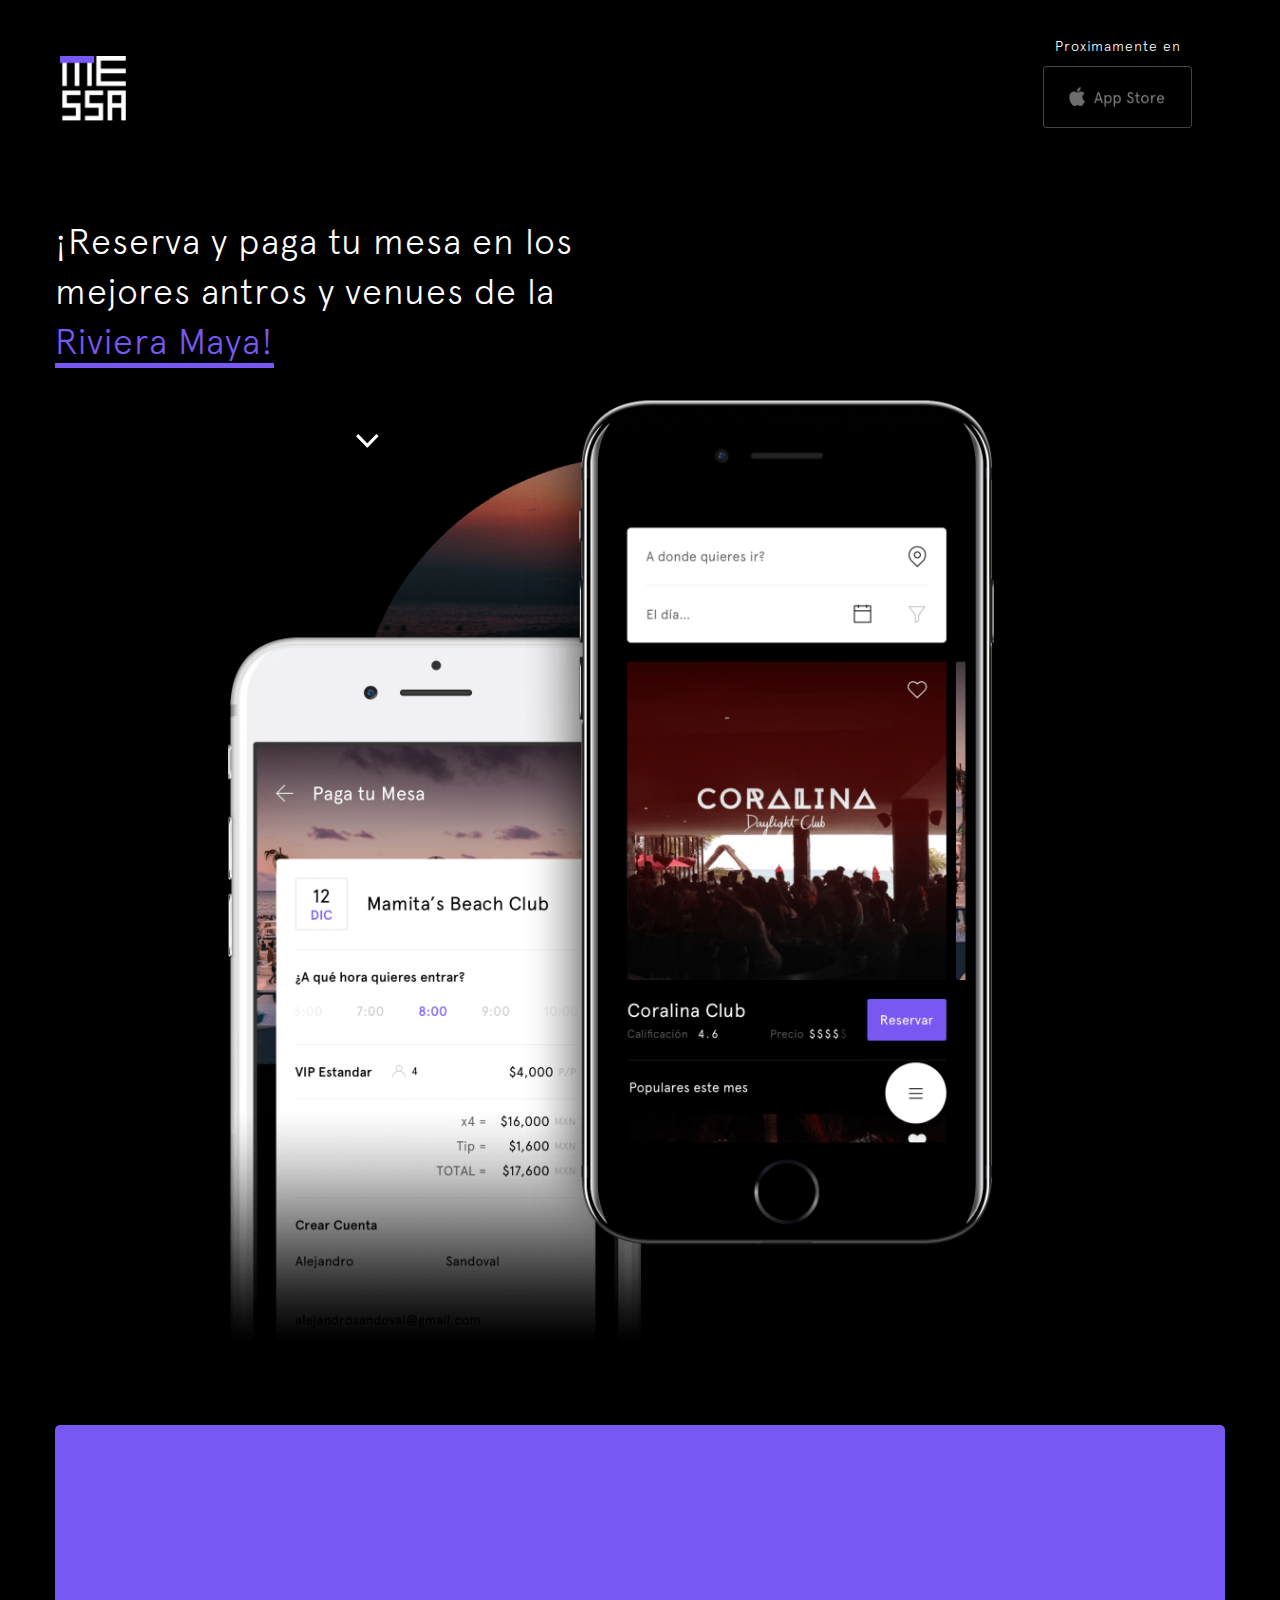
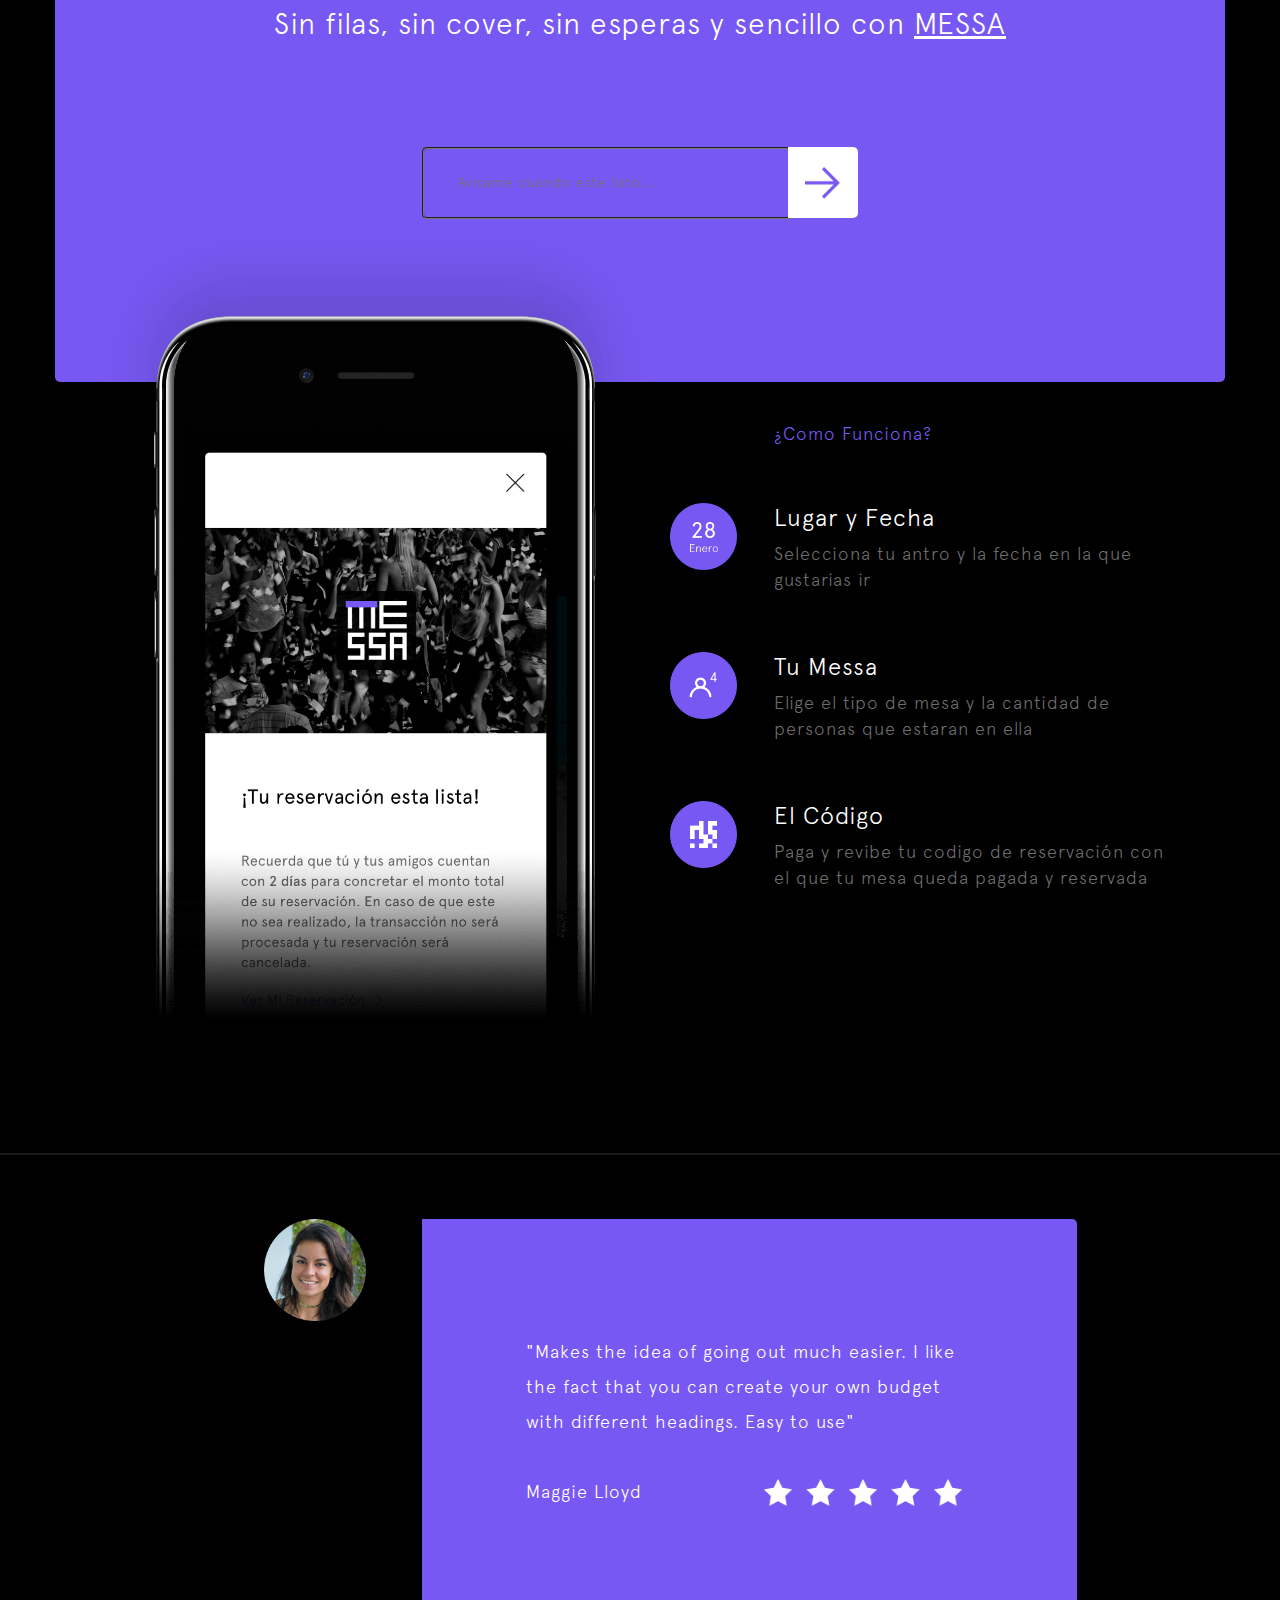
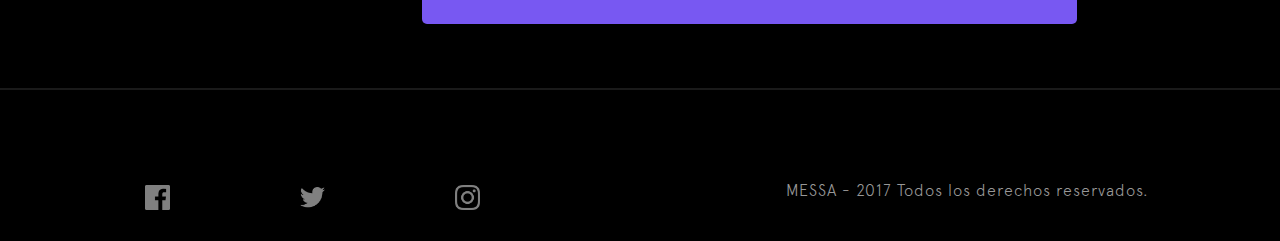
==== public/index.html @ dbfb2bf0 "Check for font path" ====
<!DOCTYPE html>
  <html lang="en">
  <head>
  <meta charset="utf-8">
  <meta http-equiv="X-UA-Compatible" content="IE=edge">
  <meta name="viewport" content="width=device-width, initial-scale=1">
  <title>Messa</title>
  <meta name="description" content="Reservay paga tu mesa en los mejores antros y venues.">
  <link rel="stylesheet" href="css/bootstrap.css">
  <link rel="stylesheet" href="css/normalize.css">
  <link rel="stylesheet" href="css/main.css">
  <link rel="stylesheet" href="css/animate.min.css">
  <script src="js/jquery.min.js"></script>
  <script type="text/javascript" src="js/bootstrap.min.js"></script>
  <script src="js/messa.js"></script>
   <!-- GA --> 
  <script>
    // (function(i,s,o,g,r,a,m){i['GoogleAnalyticsObject']=r;i[r]=i[r]||function(){
    // (i[r].q=i[r].q||[]).push(arguments)},i[r].l=1*new Date();a=s.createElement(o),
    // m=s.getElementsByTagName(o)[0];a.async=1;a.src=g;m.parentNode.insertBefore(a,m)
    // })(window,document,'script','https://www.google-analytics.com/analytics.js','ga');

    // ga('create', 'UA-89984190-1', 'auto');
    // ga('send', 'pageview');
  </script>
  </head>
  <body>
    <div class="container">
      <div class="row navbar">
        <div class="col-md-6 col-sm-6 col-xs-3 img-responsive">
          <img class="nav-logo" src="images/messa.png" alt="Messa Logo">
        </div>
        <div class="col-md-6 text-right comming-soon">
          <p>Proximamente en</p>
          <img class="appstore" src="images/appstore.png" alt="apple_store">
        </div>  
      </div>
      <div class="row description">
        <h1 class="text-left">¡Reserva y paga tu mesa en los<br>
        mejores antros y venues de la<br>
        <span>Riviera Maya!</span></h1>
      </div>
      <div class="row splash-images">
        <div class="col-md-12">
          <a href="#mailing">
            <div class="arrow animated bounce"></div>
          </a>
          <img class="img-responsive background-circle" src="images/circle-bg.png" alt="background">
          <img class="img-responsive iphone-white animated fadeInUp" id="iPhoneWhite" src="images/phone-2.png" alt="background">
          <img class="img-responsive iphone-black  animated fadeInUp" id="iPhoneBlack" src="images/phone-1.png" alt="background">
        </div>
      </div>

      <!-- Mailchimp -->
      <div class="row mailing-list" id="mailChimp">  
        <div class="preorder text-center" id="mailing">
          <form action="//messa.us13.list-manage.com/subscribe/post?u=e7555ff2e536d61d16f7cb38a&amp;id=0000535fd1" method="post" id="mc-embedded-subscribe-form" name="mc-embedded-subscribe-form" class="validate" target="_blank" novalidate>
            <div id="mc_embed_signup_scroll">
              <div>
                <label for="usr-EMAIL">
                <h2 class="subscribe-title">Sin filas, sin cover, sin esperas
                y sencillo con <span>MESSA</span></h2>
                </label>
              </div>
              <div class="row user-input">
                <div class="col-md-9 col-sm-8 col-xs-10 user-subscription">
                  <input class="mail-input" type="email" value="" name="EMAIL" class="email" id="usr-EMAIL" placeholder="Avisame cuando este listo..." required>
                  <!-- real people should not fill this in and expect good things - do not remove this or risk form bot signups-->
                </div>
                <div class="col-md-3 col-sm-4 col-xs-2 arrow-btn">
                  <input class="myButton"></div>
                </div>
              </div>
            </div>
          </form>
        </div>
      </div>
    <!-- /Mailchimp -->
    <!-- How It Works -->
      <div class="row text-left how-it-works">
        <div class="col-md-6">
          <img class="img-responsive iphone-black-2" src="images/phone-3.png" alt="iphone-2">
        </div>

        <div class="col-md-6">
          <div class="row">
            <div class="col-md-2"></div>
            <div class="col-md-10">
              <h4 class="explanation">¿Como Funciona?</h4>
            </div>
          </div>
          <div class="row">
            <div class="col-md-2">
              <img class="img-responsive date-image" src="images/date.png" alt="date">
            </div>
            <div class="col-md-10">
              <h3>Lugar y Fecha</h3>
              <p>Selecciona tu antro y la fecha en la que gustarias ir</p>
            </div>
          </div>
          <div class="row">
            <div class="col-md-2">
              <img class="img-responsive ppl-image" src="images/people.png" alt="ppl">
            </div>
            <div class="col-md-10">
              <h3>Tu Messa</h3>
              <p>Elige el tipo de mesa y la cantidad de personas que estaran en ella</p>
            </div>
          </div>
          <div class="row">
            <div class="col-md-2">
              <img class="img-responsive code-image" src="images/code.png" alt="code">
            </div>
            <div class="col-md-10">
              <h3>El Código</h3>
              <p>Paga y revibe tu codigo de reservación con el que tu mesa queda pagada y reservada</p>
            </div>
          </div>
        </div>
      </div>

      <div class="row dividers">
        <div class="col-md-12">
          <hr>
        </div>
      </div>

    <!-- Testimonials -->
      <div class="row testimonials">
        <div class="col-md-4">
          <img class="img-responsive maggie" src="images/user1.png" alt="user">
        </div>
        <div class="col-md-8 testimonial-text text-left">
          <h4>"Makes the idea of going out much easier. I
          like the fact that you can create your own
          budget with different headings. Easy to
          use"<br>
          <br>
          <span>Maggie Lloyd</span></h4>
          <img class="img-responsive stars" src="images/rating.png" alt="stars">
        </div>
      </div>

      <div class="row dividers">
        <div class="col-md-12">
          <hr>
        </div>
      </div>

    <!-- Footer -->
      <div class="colophon">
        <div class="row">
          <div class="col-sm-6 col-xs-6 text-center social-links">
            <a href="https://www.facebook.com/" target="_blank"><img src="images/fb.png" alt=""></a>
            <a href="http://twitter.com/" target="_blank"><img src="images/tw.png" alt=""></a>
            <a href="http://instagram.com/" target="_blank"><img src="images/im.png" alt=""></a>
          </div>
          <div class="col-sm-6 col-xs-6 text-center copyright">MESSA - 2017 Todos los derechos reservados.</div>
        </div>
      </div>  
              
          
    </div>
  </body>
</html>
---- public/css/main.css ----
@font-face {
  font-family: 'Apercu';
  src: 
    local('Apercu'),
    url('fonts/apercu_regular_pro.otf') 
    format('opentype');
}

@font-face {
  font-family: 'Apercu-Light';
  src: 
    local('Apercu-Light'),
    url('fonts/Apercu-Light.otf') 
    format('opentype');
}

@media all and (max-width: 1023px){
  .how-it-works{display:none;}
  .testimonials{display:none;}
  .dividers{display:none;}
}

*{
  font-family: 'Apercu-Light';
  letter-spacing: 1px;
}

body {
  background: black;
  color: #FFF;
}

h1, h2 {
  line-height: 50px;
}

@media (max-width: 1024px) {
  h1 {
    font-size: 36px;
  }
}

@media (max-width: 640px) {
  h1 {
    font-size: 30px;
  }
}

@media (max-width: 320px) {
  h1 {
    font-size: 18px;
    line-height: 25px;
  }
}

h1 span {
  color: #7858F2;
  border-bottom: 5px solid #7858F2;
}

h2 span {
  text-decoration: underline;
}

hr {
    border: none;
    background-color: #1A1A1A; /* Modern Browsers */
    color: #1A1A1A; /* old IE */
    height: 2px;
    margin: 5% 0;
}


input:focus {
    outline-width: 0;
}

.arrow {
  background-image: url("../images/down-arrow-min.png");
  background-size: 80%;
  background-repeat: no-repeat;
  bottom: 0;
  height: 22px;
  left: 50%;
  margin-left:-25%;
  position: relative;
  width: 30px;
  z-index: 3;
}

@media (max-width: 320px) {
  .arrow {
    margin-left: -20%;
  }
}

.arrow-btn {
  margin-left: -18%;  
}

@media (max-width: 1080px) {
  .arrow-btn {
    margin-left: -13%;
  }
}

@media (max-width: 1024px) {
  .arrow-btn {
    margin-left: -20%;
  }
}

@media (max-width: 768px) {
  .arrow-btn {
    margin-left: -12%;
  }
}

@media (max-width: 640px) {
  .arrow-btn {
    /*height: 50px;*/
    margin-left: -20%;
    /*width: 50px;*/
  }
}

.bounce {
  -webkit-animation-name: bounce;
  -moz-animation-name: bounce;
  -o-animation-name: bounce;
  animation-name: bounce;
}
.animated{-webkit-animation-fill-mode:both;
-moz-animation-fill-mode:both;
-ms-animation-fill-mode:both;
-o-animation-fill-mode:both;

            animation-iteration-count: infinite;
       -moz-animation-iteration-count: infinite;
    -webkit-animation-iteration-count: infinite;

animation-fill-mode:both;
-webkit-animation-duration:2s;
-moz-animation-duration:2s;
-ms-animation-duration:2s;
-o-animation-duration:2s;
animation-duration:2s;
}


@-webkit-keyframes bounce {
  0%, 20%, 50%, 80%, 100% {-webkit-transform: translateY(0);} 40% {-webkit-transform: translateY(-30px);}
  60% {-webkit-transform: translateY(-15px);}
}

@-moz-keyframes bounce {
  0%, 20%, 50%, 80%, 100% {-moz-transform: translateY(0);}
  40% {-moz-transform: translateY(-30px);}
  60% {-moz-transform: translateY(-15px);}
}

@-o-keyframes bounce {
  0%, 20%, 50%, 80%, 100% {-o-transform: translateY(0);}
  40% {-o-transform: translateY(-30px);}
  60% {-o-transform: translateY(-15px);}
}
@keyframes bounce {
  0%, 20%, 50%, 80%, 100% {transform: translateY(0);}
  40% {transform: translateY(-30px);}
  60% {transform: translateY(-15px);}
}

.appstore {
  margin-right: 3%;
  width: 27%;
}

@media (max-width: 1080px) {
  .appstore {
    margin-right: 3%;
    width: 30%;
  }
}

@media (max-width: 1024px) {
  .appstore {
    margin-right: 3%;
    width: 30%;
  }
}

@media (max-width: 768px) {
  .appstore {
    margin-right: 3%;
    width: 21%;
  } 
}

@media (max-width: 640px) {
  .appstore {
    margin-right: 4%;
    width: 20%;
  } 
}

@media (max-width: 320px) {
  .appstore {
    margin-right: 9%;
    width: 20%;
  } 
}

.background-circle {
  display: inline-block;
  height: auto;
  left: 25%;
  max-width: 50%;
  position:relative;
}

.code-image {
  margin-top:25%;
  width: 90%;
}

.date-image {
  margin-top:25%;
  width: 90%;
}

@media (max-width: 1024px) {
  .description {
    padding: inherit;
  }
}

.comming-soon{
  margin-top: 3%;
}

.comming-soon p{
  margin-right: 5%;
}

@media (max-width: 1024px) {
  .comming-soon p{
  font-size: 14px;
  }
}

@media (max-width: 768px) {
  .comming-soon p{
  font-size: 14px;
  }
}

@media (max-width: 640px) {
  .comming-soon p{
    font-size: 12px;
  } 
}

@media (max-width: 320px) {
  .comming-soon p{
    font-size: 8px;
  } 
}

.explanation{
  color: #7858F2;
}
  
.how-it-works p {
  font-size: 18px;
  color: #6D6D6D;
  padding: 0 20% 0 0;
}

.how-it-works .row {
  margin: 5% 0;
}

@media (max-width: 1024px) {
  .how-it-works .row {
   margin: 10% 0;
  }
}

@media (max-width: 768px) {
  .how-it-works .row {
   margin: 10% 0;
  }
}

@media (max-width: 640px) {
  .how-it-works .row {
    margin: 10% 0;
  }
}

#iPhoneBlack{
  -webkit-animation-duration:2s;
  -moz-animation-duration:2s;
  -ms-animation-duration:2s;
  -o-animation-duration:2s;
  animation-duration:2s;  
  -webkit-animation-delay:0s;
  -moz-animation-delay:0s;
  -ms-animation-delay:0s;
  -o-animation-delay:0s;
  animation-delay:0s;
  -webkit-animation-iteration-count: 1;
  -moz-animation-iteration-count: 1;
  -ms-animation-iteration-count: 1;
  -o-animation-iteration-count: 1;
  animation-iteration-count: 1;
}

#iPhoneWhite{
  -webkit-animation-duration:2s;
  -moz-animation-duration:2s;
  -ms-animation-duration:2s;
  -o-animation-duration:2s;
  animation-duration:2s;  
  -webkit-animation-delay:1s;
  -moz-animation-delay:1s;
  -ms-animation-delay:1s;
  -o-animation-delay:1s;
  animation-delay:1s;
  -webkit-animation-iteration-count: 1;
  -moz-animation-iteration-count: 1;
  -ms-animation-iteration-count: 1;
  -o-animation-iteration-count: 1;
  animation-iteration-count: 1;
}

.iphone-white {
  position:absolute;
  top: 20%;
  left: 10%;
  width: 45%;
}

.iphone-black {
  position:absolute;
  top: -20%;
  left: 40%;
  width: 45%;
}

.iphone-black-2 {
  margin: -23% 0 0 28%;
  width: 80%;
}

@media (max-width: 1440px) {
  .iphone-black-2 {
    margin: -25% 0 0 15%;
    width: 90%;
  }
}

@media (max-width: 1024px) {
  .iphone-black-2 {
    margin: -25% 0 0 5%;
    width: 100%;
  }
}

.mail-input {
  border-radius: 0.5rem 0 0 0.5rem;
  background-color: transparent;
  border-style: groove;
  height: 69px;
  padding: 5%;
  width: 55%;
}

@media (max-width: 1080px) {
  .mail-input {
    width: 70%;
  }
}

@media (max-width: 1024px) {
  .mail-input {
    width: 51%;
  }
}

@media (max-width: 768px) {
  .mail-input {
    width: 70%;
  }
}

@media (max-width: 750px) {
  .mail-input {
    width: 58%;
  }
}

@media (max-width: 640px) {
  .mail-input {
    height: 50px;
    width: 55%;
  }
}

.mailing-list {
  padding-top: 35%;
  position: relative;
}

.nav-logo {
  margin: 10% -2%;
  width: 12%;
}

@media (max-width: 1080px) {
  .nav-logo {
    margin: 10% -1%;
    width: 15%;
  }
}

@media (max-width: 1024px) {
  .nav-logo {
    margin: 10% -1%;
    width: 18%;
  }
}

@media (max-width: 768px) {
  .nav-logo {
    margin: 10% -1%;
    width: 20%;
  }
}

@media (max-width: 750px) {
  .nav-logo {
    margin: 20% 0% 0% 0%;
    width: 40%;
  }
}

@media (max-width: 640px) {
  .nav-logo {
    margin: 20% -2%;
    width: 50%;
  }
}

@media (max-width: 320px) {
  .nav-logo {
    margin: 20% 0 0 0;
    width: 70%;
  }
}

@media (max-width: 320px) {
  .navbar {
    margin-bottom: 0;
  }
}


.ppl-image {
  margin-top:25%;
  width: 90%;
}

.preorder {
  background-color: #7858F2;
  border-radius: 0.5rem;
  padding: 10%;
}

@media (max-width: 1024px) {
  .preorder {
    padding: 5%;
  }
}

@media (max-width: 768px) {
  .preorder {
    padding: 5%;
  }
}

@media (max-width: 640px) {
  .preorder {
    padding: 2%;
  }
}

@media (max-width: 320px) {
  .preorder {
    padding: 2%;
    margin: 0 -13px 0 2px;
  }
}

.preorder .myButton {
  background: url("../images/right-arrow.png") no-repeat white center;
  background-size: 50%;
  border-radius: 0 0.5rem 0.5rem 0;
  border:none;
  cursor:pointer;
  height:71px;
  width:70px;
}

@media (max-width: 1024px) {
  .preorder .myButton {
    height:69px;
  }
}

@media (max-width: 320px) {
  .preorder .myButton {
    height:50px;
    width: 50px;
  }
}

.splash-images {
  margin-top: 5%;
}

.subscribe-title {
  padding: 5% 0;
  letter-spacing: 1px;
}

@media (max-width: 1024px) {
  .subscribe-title {
    font-size: 24px;
  }
}

@media (max-width: 768px) {
  .subscribe-title {
    font-size: 24px;
  }
}

@media (max-width: 640px) {
  .subscribe-title {
    font-size: 20px;
  }
}

@media (max-width: 320px) {
  .subscribe-title {
    font-size: 16px;
  }
}

.testimonial-text {
  background-color: #7858F2;
  border-radius: 0 .5rem .5rem .5rem  ;
  padding: 8%;
  width: 50%
}

.testimonials .testimonial-text h4 {
  line-height: 35px;
}

@media (max-width: 1024px) {
  .testimonials .testimonial-text h4  {
    font-size: 16px;
  }
}

.user-input {
  margin: 5% 0;
}

@media (max-width: 1024px) {
  .user-input {
    margin: 0 0 5% 0;
  }
}

@media (max-width: 768px) {
  .user-input {
    margin: 0 0 5% 0;
  }
}

@media (max-width: 640px) {
  .user-input {
    margin: 0 0 5% 0;
  }
}

.user-subscription {
  left: 9%;
}

@media (max-width: 1080px) {
  .user-subscription {
    left: 8%;
  }
}

@media (max-width: 1024px) {
  .user-subscription {
    left: 8%;
  }
}

@media (max-width: 768px) {
  .user-subscription {
    left: 11%;
  }
}

@media (max-width: 750px) {
  .user-subscription {
    left: 2%;
  }
}

@media (max-width: 640px) {
  .user-subscription {
    left: 3%;
  }
}


/*<!-- Testimonials -->*/
h4 span {
  margin: 5% 0;
  width: 25%;
}

.maggie {
  margin-left: 65%;
  width: 25%;
}

@media (max-width: 1024px) {
  .maggie {
    margin-left: 50%;
    width: 40%;
  }  
}

.stars {
  float: right;
  margin: -9% 2% 0 0;
  width: 45%;
}

@media (max-width: 1024px) {
  .stars {
    margin: -11% 0;
  }
}

@media (max-width: 768px) {
  .stars {
    margin: -11% 0;
  }
}

.testimonial-text {
  width: 50%;
}

.user-name {
  font-size: 14px;
}

@media (max-width: 1024px) {
  .user-name {
    font-size: 12px;
  }  
}

@media (max-width: 768px) {
  .user-name {
    font-size: 12px;
  }  
}

/*<!-- Footer -->*/

.colophon .copyright { 
  color: #979797;
  font-size: 16px;
  margin: 2% 0%;
}

@media (max-width: 1024px) {
  .colophon .copyright { 
    font-size: 14px;
    margin: 3% 0%;
  }
}

@media (max-width: 768px) {
  .colophon .copyright { 
    font-size: 14px;
    margin: 3% 0%;
  }
}

@media (max-width: 640px) {
  .colophon .copyright { 
    font-size: 11px;
    margin: 3% 0%;
  }
}

.colophon .social-links img { 
  margin: 5% 10%;
  width: 4%;
  opacity: 0.5;
}

@media (max-width: 1024px) {
  .colophon .social-links img { 
    margin: 5% 10%; 
    width: 6%;
  }
}

@media (max-width: 768px) {
  .colophon .social-links img { 
    margin: 5% 10%; 
    width: 6%;
  }
}

@media (max-width: 640px) {
  .colophon .social-links img { 
    margin: 5% 10%; 
    width: 7%;
  }
}

.colophon .social-links img:hover { 
  opacity: 1; 
}
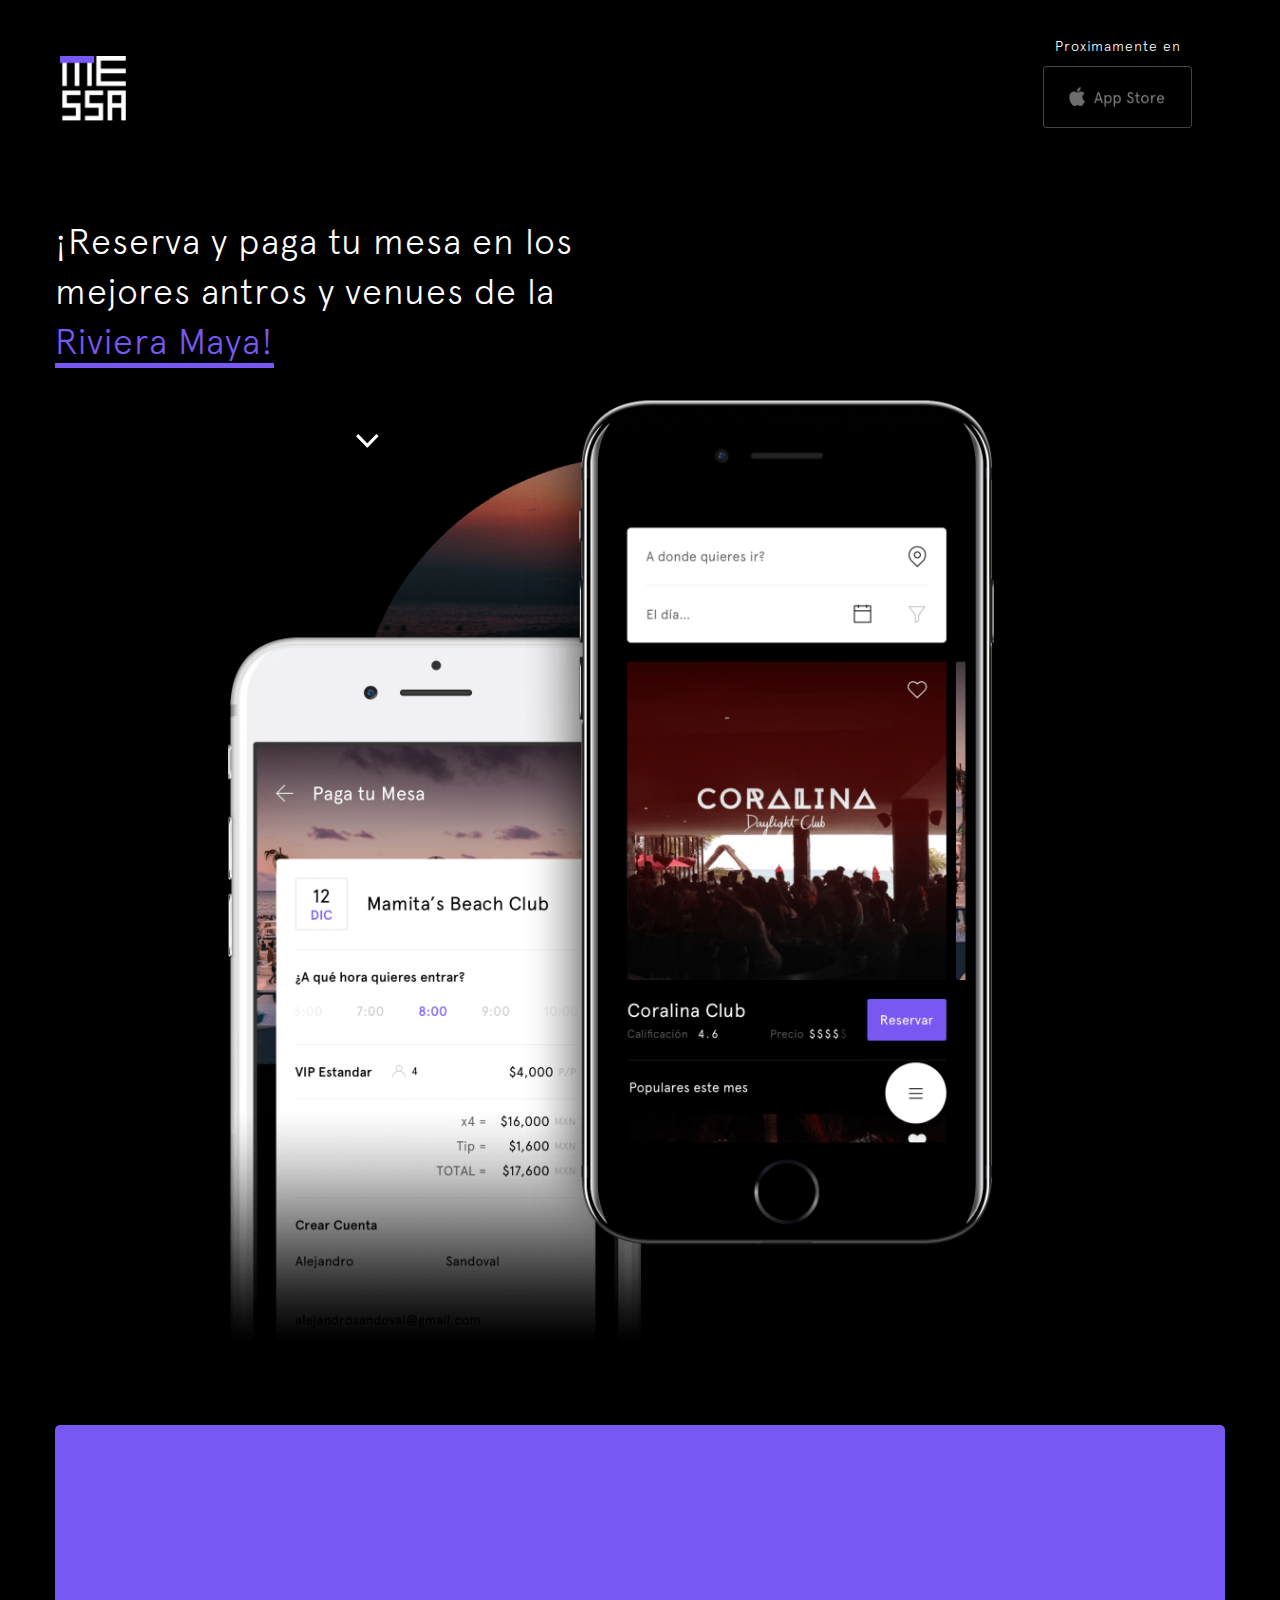
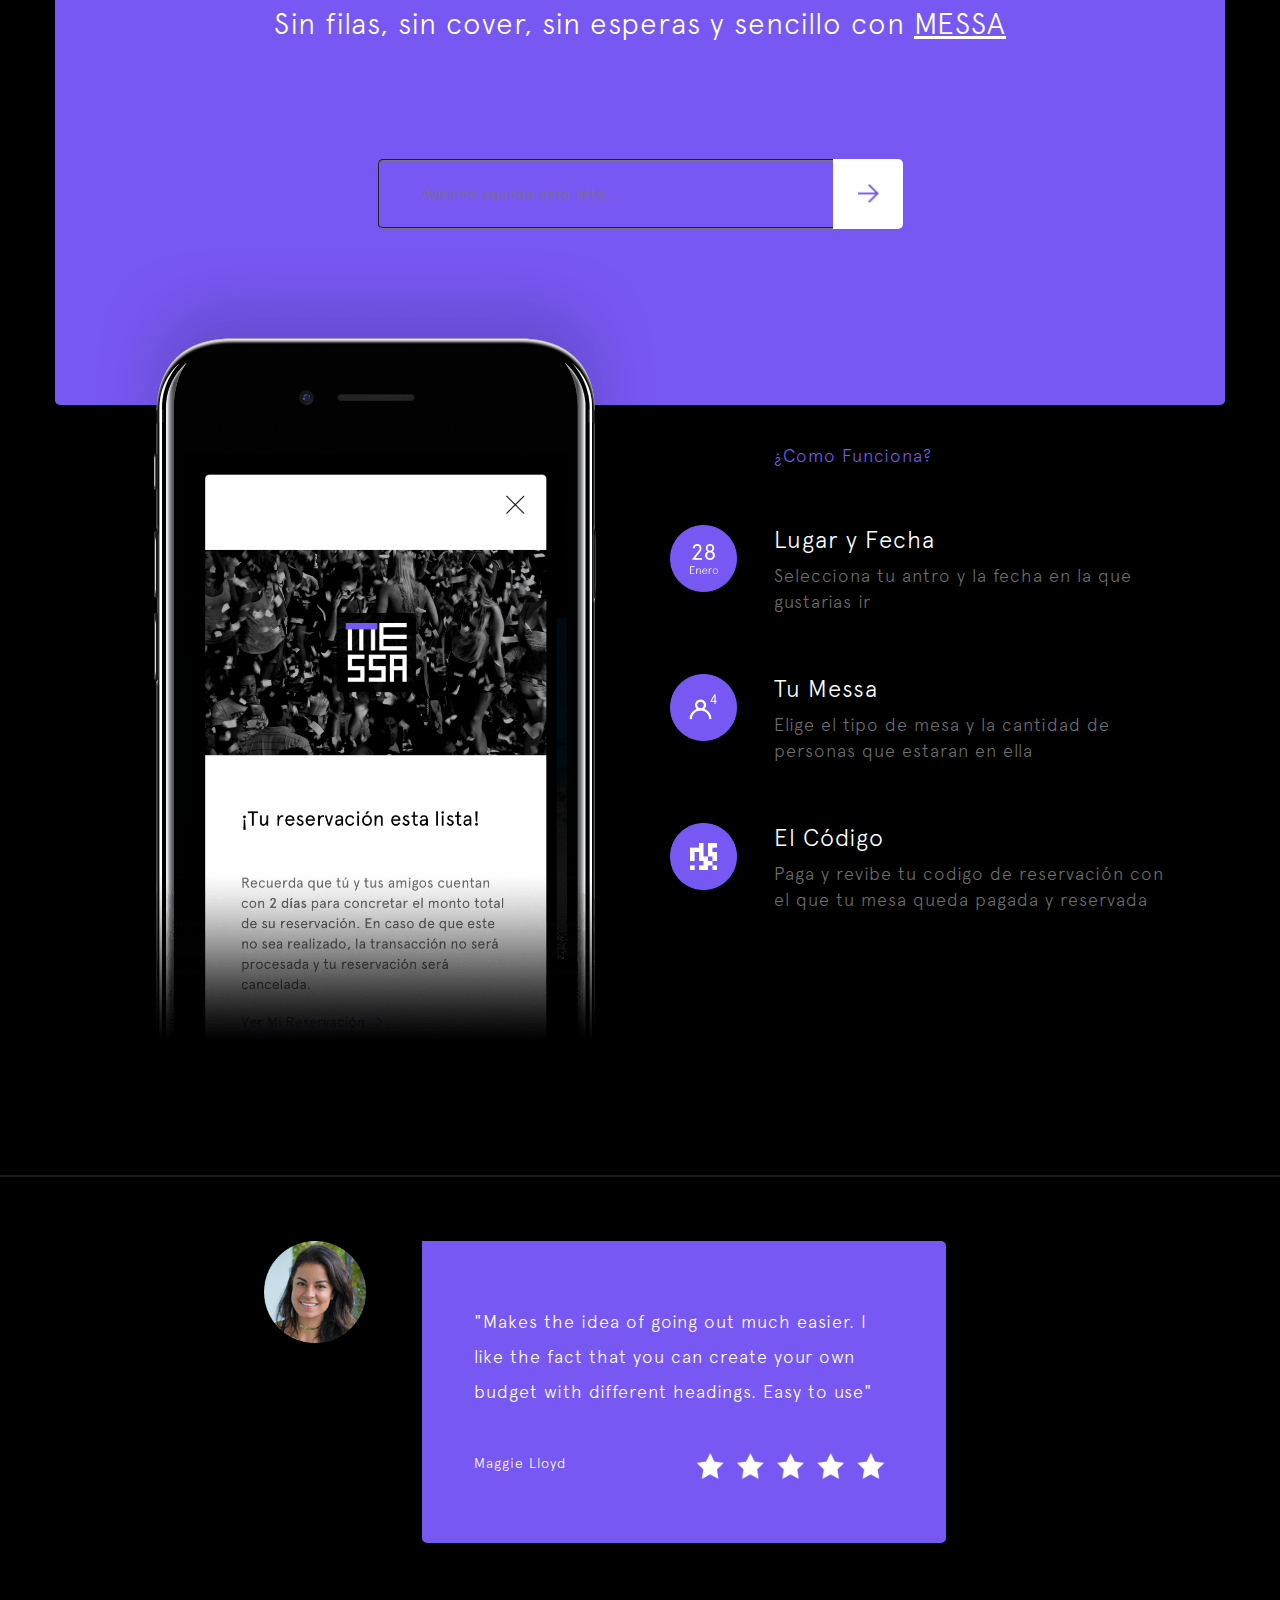
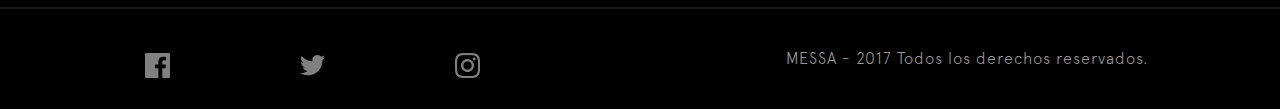
==== commit a0f25a36: "Removes copyright in low res" ====
--- a/public/index.html
+++ b/public/index.html
@@ -119,9 +119,9 @@
         </div>
       </div>
 
-      <div class="row dividers">
+      <div class="row">
         <div class="col-md-12">
-          <hr>
+          <hr class="first-divider">
         </div>
       </div>
 
@@ -141,21 +141,21 @@
         </div>
       </div>
 
-      <div class="row dividers">
+      <div class="row">
         <div class="col-md-12">
-          <hr>
+          <hr class="second-divider">
         </div>
       </div>
 
     <!-- Footer -->
       <div class="colophon">
         <div class="row">
-          <div class="col-sm-6 col-xs-6 text-center social-links">
+          <div class="col-sm-6 col-xs-12 text-center social-links">
             <a href="https://www.facebook.com/" target="_blank"><img src="images/fb.png" alt=""></a>
             <a href="http://twitter.com/" target="_blank"><img src="images/tw.png" alt=""></a>
             <a href="http://instagram.com/" target="_blank"><img src="images/im.png" alt=""></a>
           </div>
-          <div class="col-sm-6 col-xs-6 text-center copyright">MESSA - 2017 Todos los derechos reservados.</div>
+          <div class="col-sm-6 text-center copyright">MESSA - 2017 Todos los derechos reservados.</div>
         </div>
       </div>  
               
--- a/public/css/main.css
+++ b/public/css/main.css
@@ -17,7 +17,12 @@
 @media all and (max-width: 1023px){
   .how-it-works{display:none;}
   .testimonials{display:none;}
-  .dividers{display:none;}
+  .first-divider{display:none;}
+  .second-divider{display:none;}
+}
+
+@media all and (max-width: 767px){
+  .copyright{display:none;}
 }
 
 *{
@@ -46,6 +51,18 @@
   }
 }
 
+@media (max-width: 414px) {
+  h1 {
+    font-size: 24px;
+  }
+}
+
+@media (max-width: 375px) {
+  h1 {
+    font-size: 22px;
+  }
+}
+
 @media (max-width: 320px) {
   h1 {
     font-size: 18px;
@@ -62,12 +79,20 @@
   text-decoration: underline;
 }
 
-hr {
+.first-divider {
     border: none;
     background-color: #1A1A1A; /* Modern Browsers */
     color: #1A1A1A; /* old IE */
     height: 2px;
     margin: 5% 0;
+}
+
+.second-divider {
+    border: none;
+    background-color: #1A1A1A; /* Modern Browsers */
+    color: #1A1A1A; /* old IE */
+    height: 2px;
+    margin: 5% 0 1% 0;
 }
 
 
@@ -88,9 +113,16 @@
   z-index: 3;
 }
 
+@media (max-width: 414px) {
+  .arrow {
+    bottom: -15px;
+  }
+}
+
 @media (max-width: 320px) {
   .arrow {
     margin-left: -20%;
+    bottom: -20px;
   }
 }
 
@@ -112,15 +144,25 @@
 
 @media (max-width: 768px) {
   .arrow-btn {
-    margin-left: -12%;
+    margin-left: -21%;
   }
 }
 
 @media (max-width: 640px) {
   .arrow-btn {
-    /*height: 50px;*/
     margin-left: -20%;
-    /*width: 50px;*/
+  }
+}
+
+@media (max-width: 414px) {
+  .arrow-btn {
+    margin-left: -10%;
+  }
+}
+
+@media (max-width: 320px) {
+  .arrow-btn {
+    margin-left: -11%;
   }
 }
 
@@ -203,6 +245,13 @@
   } 
 }
 
+@media (max-width: 414px) {
+  .appstore {
+    margin-right: 5%;
+    width: 20%;
+  } 
+}
+
 @media (max-width: 320px) {
   .appstore {
     margin-right: 9%;
@@ -260,9 +309,22 @@
   } 
 }
 
-@media (max-width: 320px) {
+@media (max-width: 414px) {
   .comming-soon p{
     font-size: 8px;
+  } 
+}
+
+@media (max-width: 375px) {
+  .comming-soon p{
+    font-size: 6px;
+  } 
+}
+
+@media (max-width: 320px) {
+  .comming-soon p{
+    font-size: 8px;
+    margin-bottom: 5px;
   } 
 }
 
@@ -371,8 +433,8 @@
   border-radius: 0.5rem 0 0 0.5rem;
   background-color: transparent;
   border-style: groove;
-  height: 69px;
-  padding: 5%;
+  height: 70px;
+  padding: 0 5%;
   width: 55%;
 }
 
@@ -390,7 +452,7 @@
 
 @media (max-width: 768px) {
   .mail-input {
-    width: 70%;
+    width: 72%;
   }
 }
 
@@ -402,8 +464,21 @@
 
 @media (max-width: 640px) {
   .mail-input {
+    /*height: 50px;*/
+    width: 80%;
+  }
+}
+
+@media (max-width: 414px) {
+  .mail-input {
+    width: 90%;
+  }
+}
+
+@media (max-width: 320px) {
+  .mail-input {
     height: 50px;
-    width: 55%;
+    width: 100%;
   }
 }
 
@@ -474,47 +549,55 @@
 .preorder {
   background-color: #7858F2;
   border-radius: 0.5rem;
-  padding: 10%;
+  padding: 10% 0;
 }
 
 @media (max-width: 1024px) {
   .preorder {
-    padding: 5%;
+    margin: 0 -15px 0 0;
+    padding: 5% 0;
   }
 }
 
 @media (max-width: 768px) {
   .preorder {
-    padding: 5%;
+    /*margin: 0 -15px 0 0;*/
+    padding: 5% 0;
   }
 }
 
 @media (max-width: 640px) {
   .preorder {
-    padding: 2%;
+    padding: 2% 0;
   }
 }
 
 @media (max-width: 320px) {
   .preorder {
-    padding: 2%;
-    margin: 0 -13px 0 2px;
+    /*padding: 2%;*/
+    margin: 0 -15px 0 0;
   }
 }
 
 .preorder .myButton {
   background: url("../images/right-arrow.png") no-repeat white center;
-  background-size: 50%;
+  background-size: 30%;
   border-radius: 0 0.5rem 0.5rem 0;
   border:none;
   cursor:pointer;
-  height:71px;
+  height:70px;
   width:70px;
 }
 
 @media (max-width: 1024px) {
   .preorder .myButton {
     height:69px;
+  }
+}
+
+@media (max-width: 768px) {
+  .preorder .myButton {
+    height:70px;
   }
 }
 
@@ -549,20 +632,22 @@
 @media (max-width: 640px) {
   .subscribe-title {
     font-size: 20px;
+    padding: 0 10%;
   }
 }
 
 @media (max-width: 320px) {
   .subscribe-title {
     font-size: 16px;
+    line-height: 1.5;
   }
 }
 
 .testimonial-text {
   background-color: #7858F2;
   border-radius: 0 .5rem .5rem .5rem  ;
-  padding: 8%;
-  width: 50%
+  padding: 4%;
+  width: 40%
 }
 
 .testimonials .testimonial-text h4 {
@@ -598,7 +683,7 @@
 }
 
 .user-subscription {
-  left: 9%;
+  left: 10%;
 }
 
 @media (max-width: 1080px) {
@@ -634,6 +719,7 @@
 
 /*<!-- Testimonials -->*/
 h4 span {
+  font-size: 14px;
   margin: 5% 0;
   width: 25%;
 }
@@ -668,10 +754,6 @@
   }
 }
 
-.testimonial-text {
-  width: 50%;
-}
-
 .user-name {
   font-size: 14px;
 }
@@ -744,6 +826,27 @@
   }
 }
 
+@media (max-width: 414px) {
+  .colophon .social-links img { 
+    margin: 5% 10%; 
+    width: 6%;
+  }
+}
+
+@media (max-width: 375px) {
+  .colophon .social-links img { 
+    margin: 5% 10%; 
+    width: 6%;
+  }
+}
+
+@media (max-width: 320px) {
+  .colophon .social-links img { 
+    margin: 5% 10%; 
+    width: 6%;
+  }
+}
+
 .colophon .social-links img:hover { 
   opacity: 1; 
 }
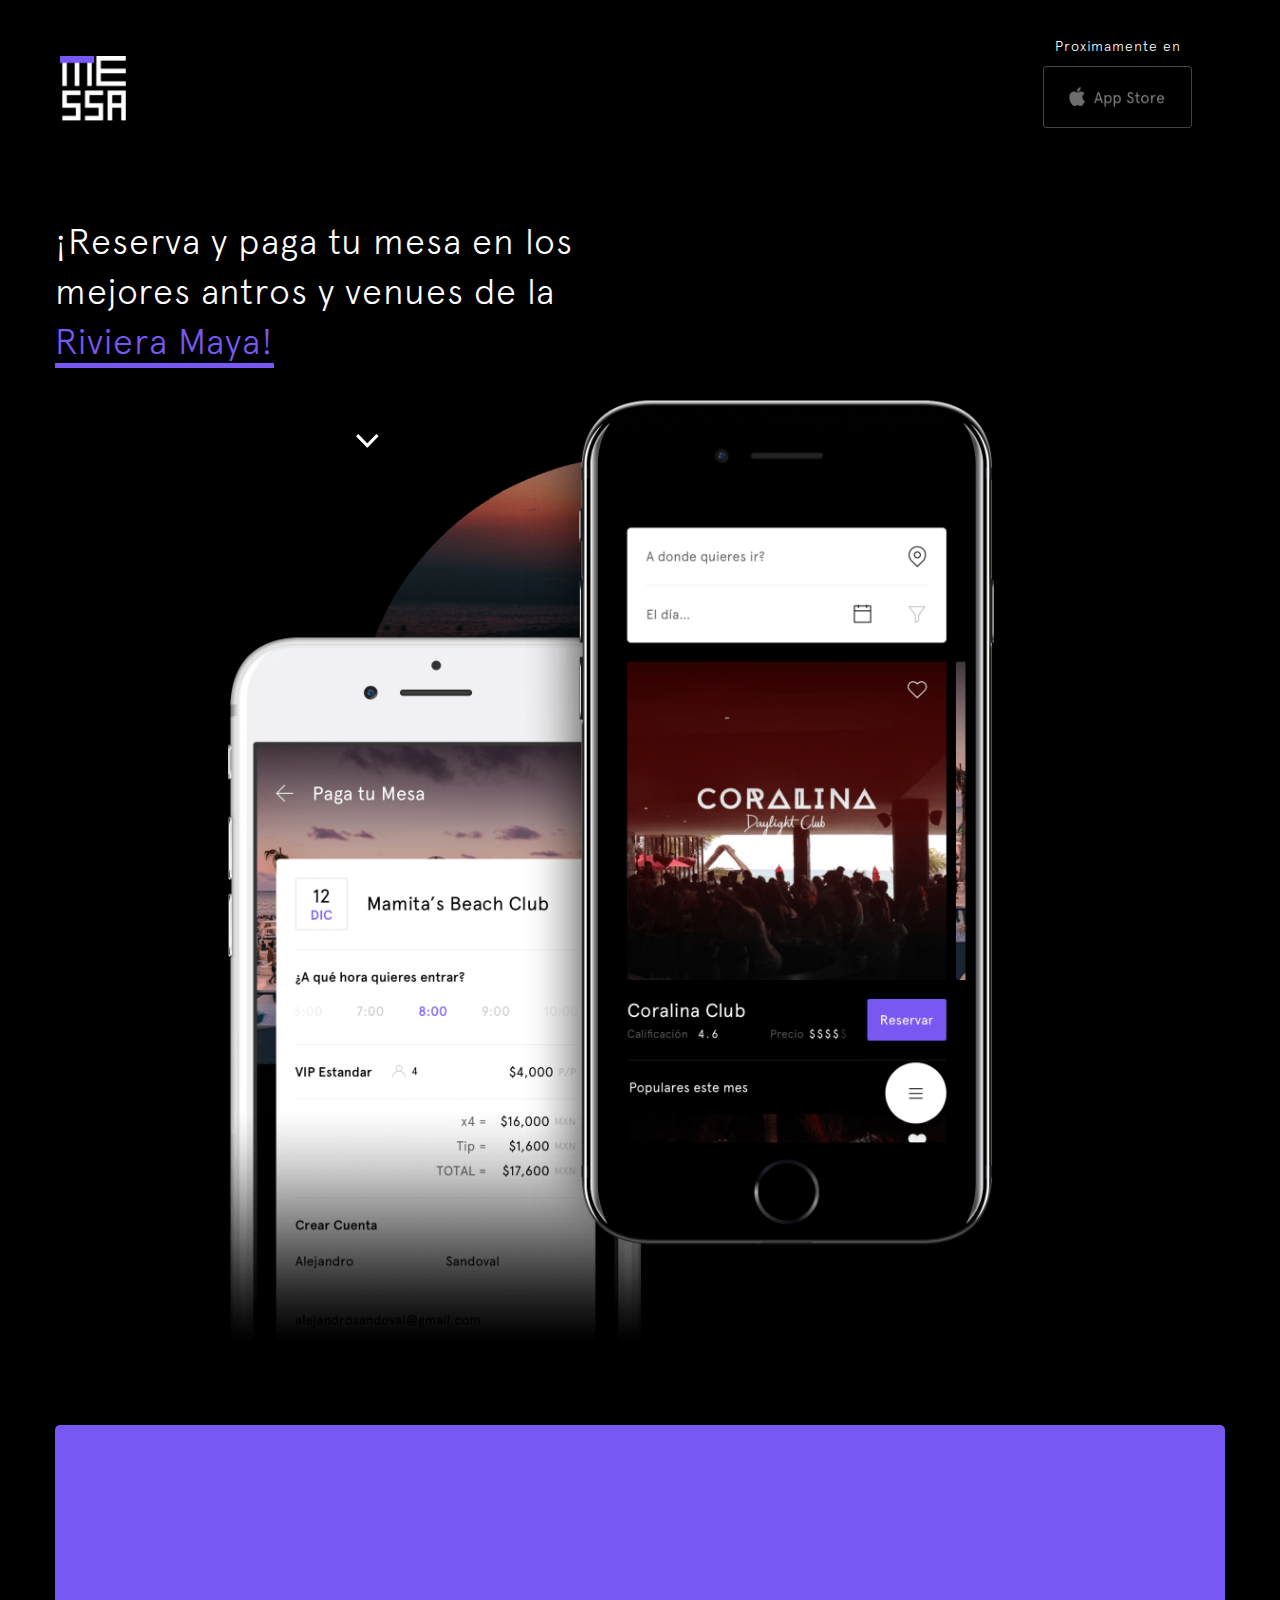
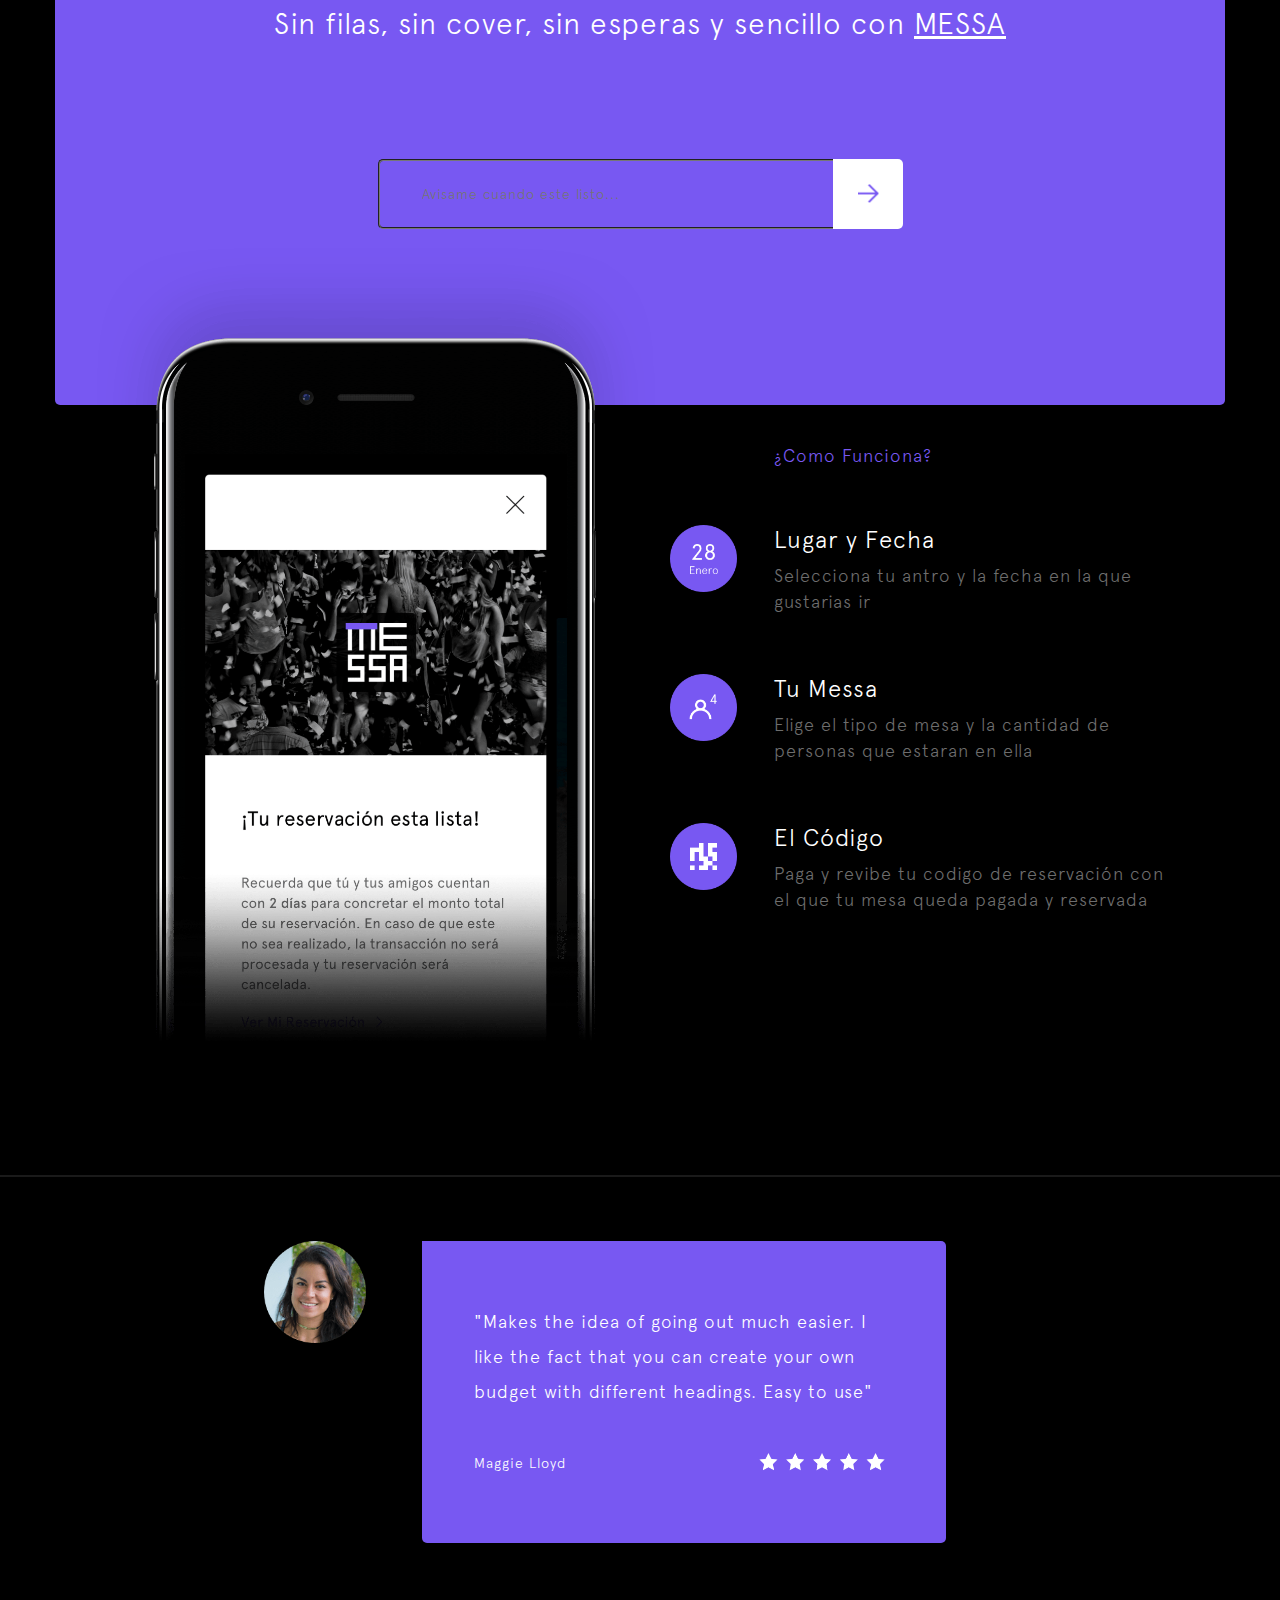
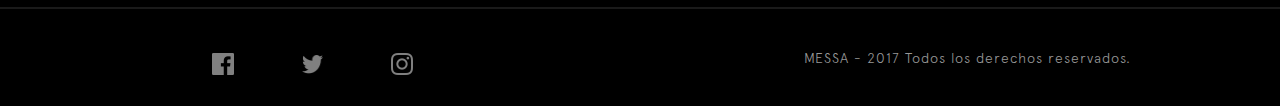
==== commit 9b9f257d: "Adds fav.icon changes footer" ====
--- a/public/index.html
+++ b/public/index.html
@@ -6,6 +6,7 @@
   <meta name="viewport" content="width=device-width, initial-scale=1">
   <title>Messa</title>
   <meta name="description" content="Reservay paga tu mesa en los mejores antros y venues.">
+  <link rel="shortcut icon" type="image/png" href="images/fav.png"/>
   <link rel="stylesheet" href="css/bootstrap.css">
   <link rel="stylesheet" href="css/normalize.css">
   <link rel="stylesheet" href="css/main.css">
--- a/public/css/main.css
+++ b/public/css/main.css
@@ -739,7 +739,7 @@
 .stars {
   float: right;
   margin: -9% 2% 0 0;
-  width: 45%;
+  width: 30%;
 }
 
 @media (max-width: 1024px) {
@@ -774,7 +774,7 @@
 
 .colophon .copyright { 
   color: #979797;
-  font-size: 16px;
+  font-size: 14px;
   margin: 2% 0%;
 }
 
@@ -800,22 +800,22 @@
 }
 
 .colophon .social-links img { 
-  margin: 5% 10%;
-  width: 4%;
+  margin: 5% 5%;
+  width: 3.5%;
   opacity: 0.5;
 }
 
 @media (max-width: 1024px) {
   .colophon .social-links img { 
     margin: 5% 10%; 
-    width: 6%;
+    width: 3.5%;
   }
 }
 
 @media (max-width: 768px) {
   .colophon .social-links img { 
     margin: 5% 10%; 
-    width: 6%;
+    width: 3.5%;
   }
 }
 
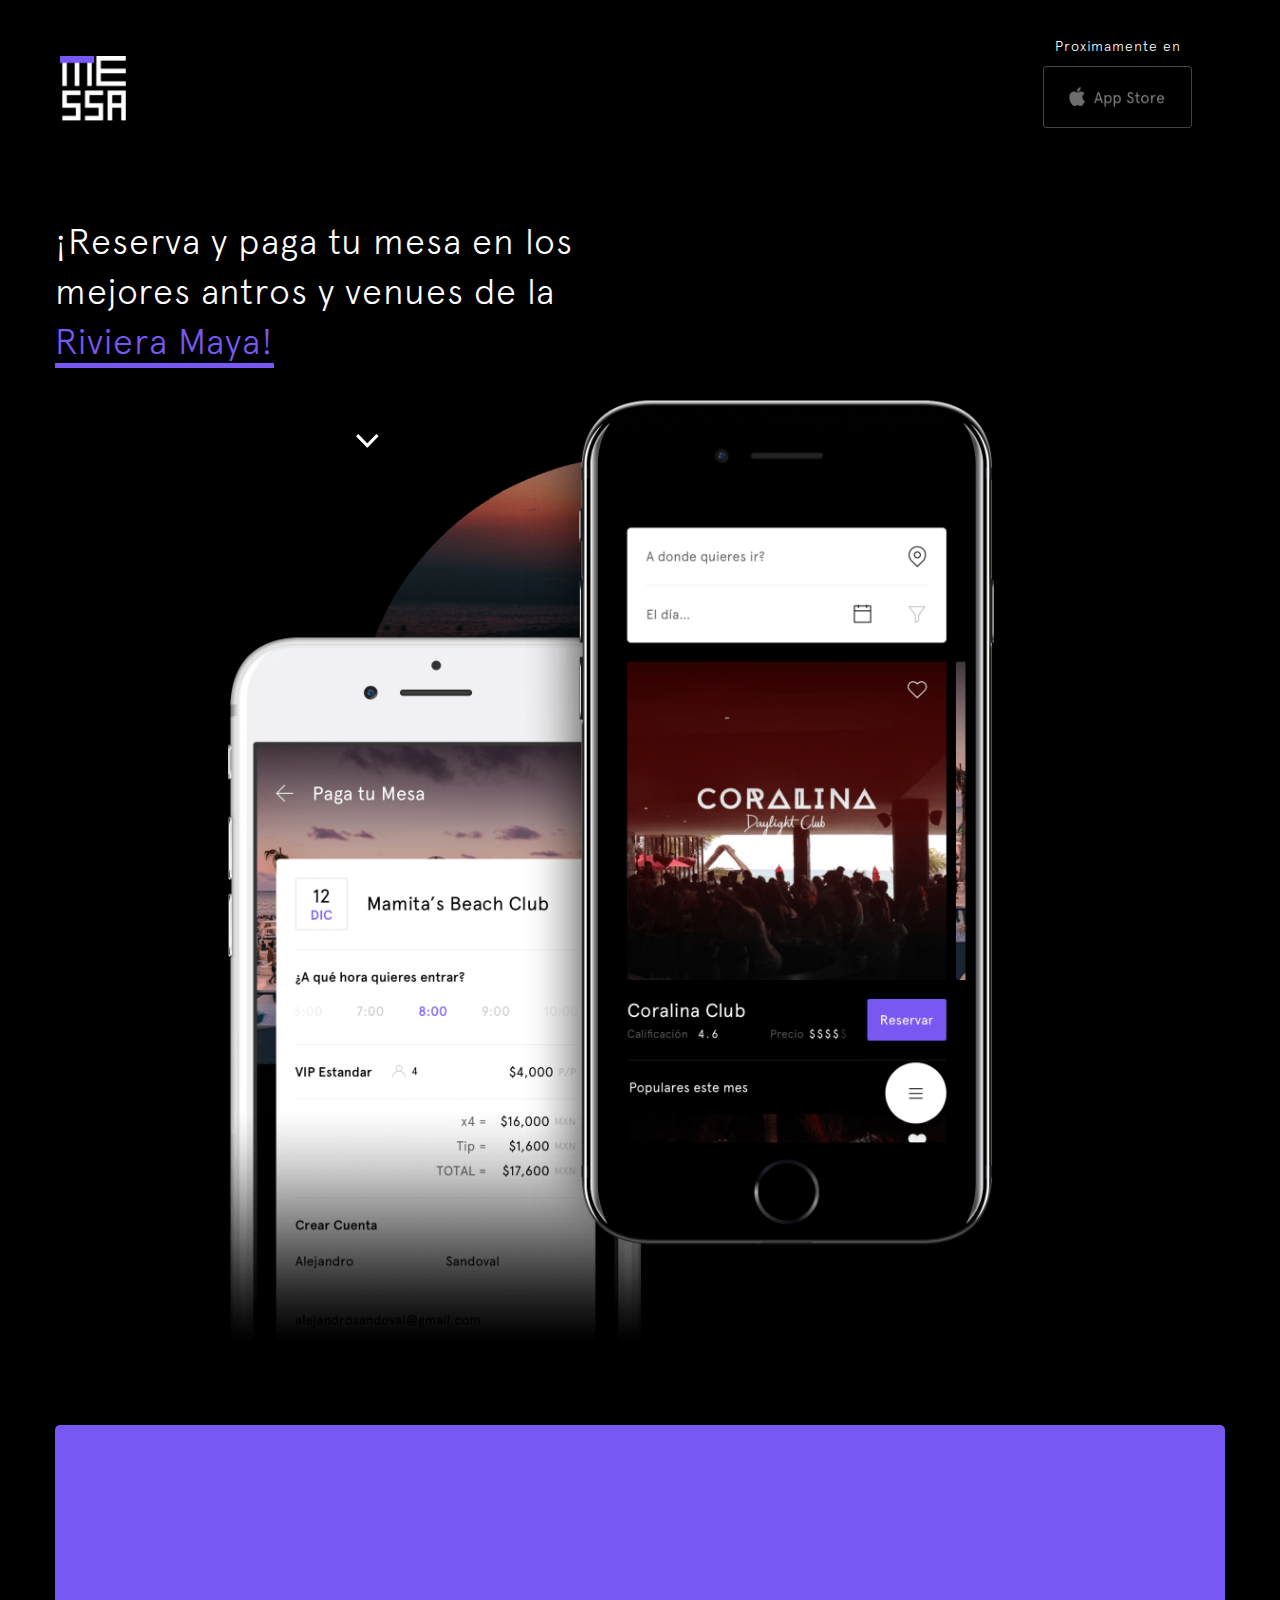
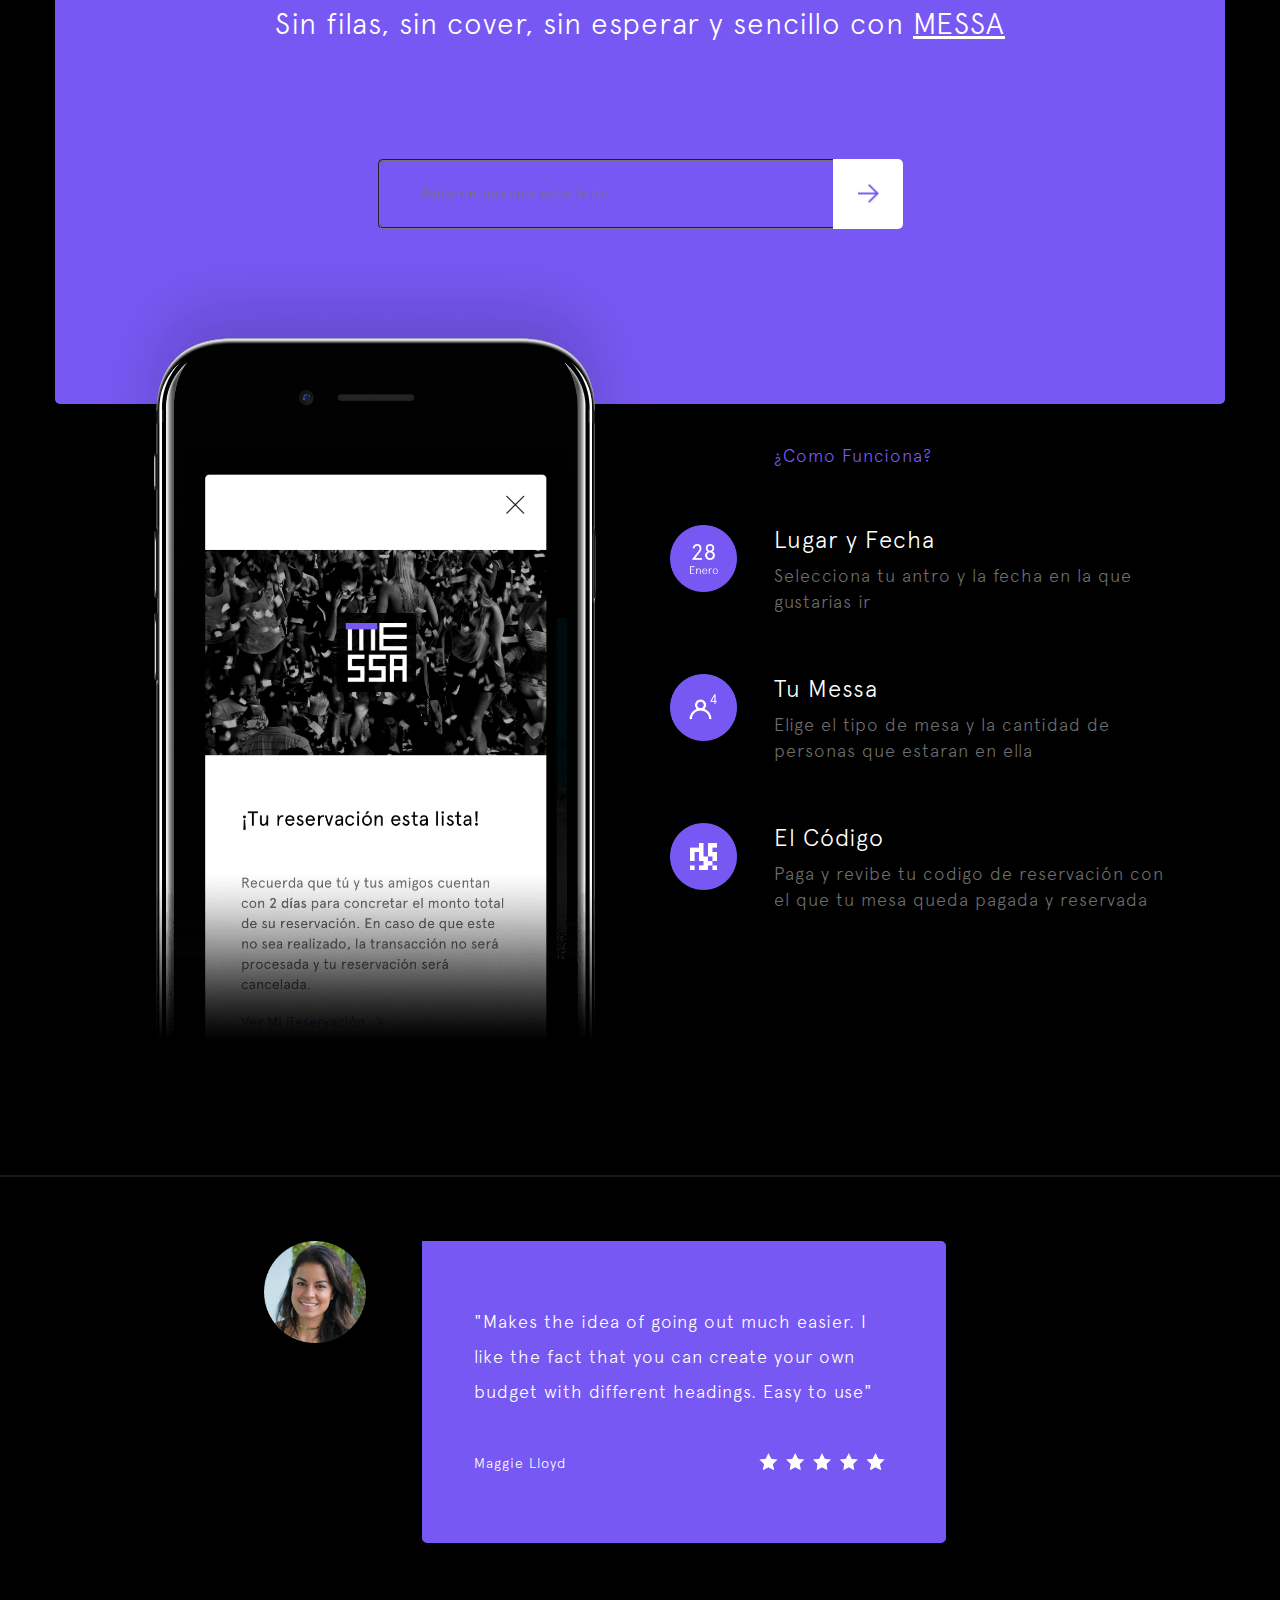
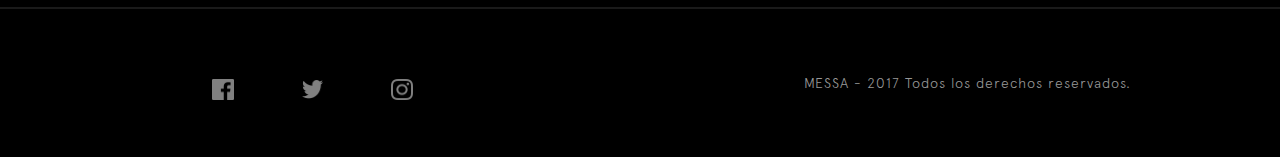
==== commit 4310c585: "Changes selection color" ====
--- a/public/index.html
+++ b/public/index.html
@@ -59,7 +59,7 @@
             <div id="mc_embed_signup_scroll">
               <div>
                 <label for="usr-EMAIL">
-                <h2 class="subscribe-title">Sin filas, sin cover, sin esperas
+                <h2 class="subscribe-title">Sin filas, sin cover, sin esperar
                 y sencillo con <span>MESSA</span></h2>
                 </label>
               </div>
--- a/public/css/main.css
+++ b/public/css/main.css
@@ -23,6 +23,13 @@
 
 @media all and (max-width: 767px){
   .copyright{display:none;}
+}
+
+::selection {
+  background: #000; /* WebKit/Blink Browsers */
+}
+::-moz-selection {
+  background: #000; /* Gecko Browsers */
 }
 
 *{
@@ -772,6 +779,10 @@
 
 /*<!-- Footer -->*/
 
+.colophon { 
+  margin: 2% 0%;
+}
+
 .colophon .copyright { 
   color: #979797;
   font-size: 14px;
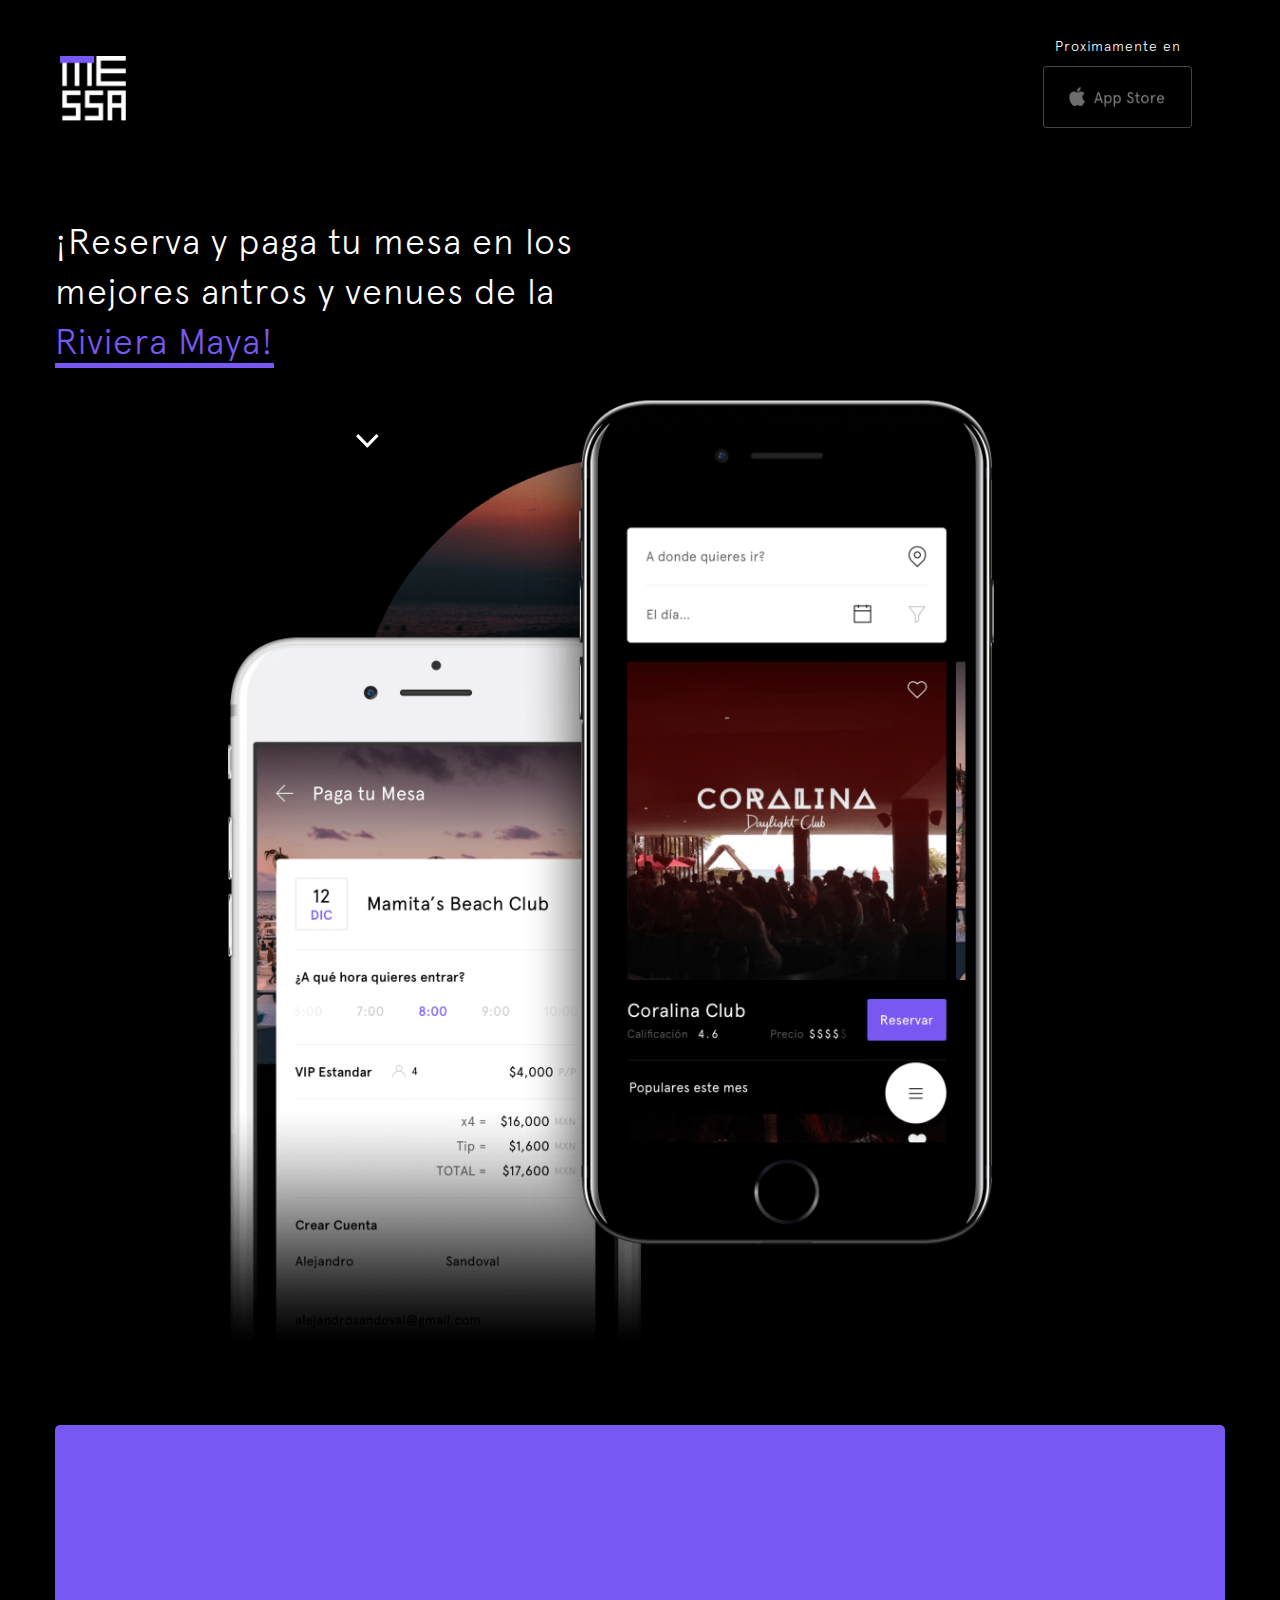
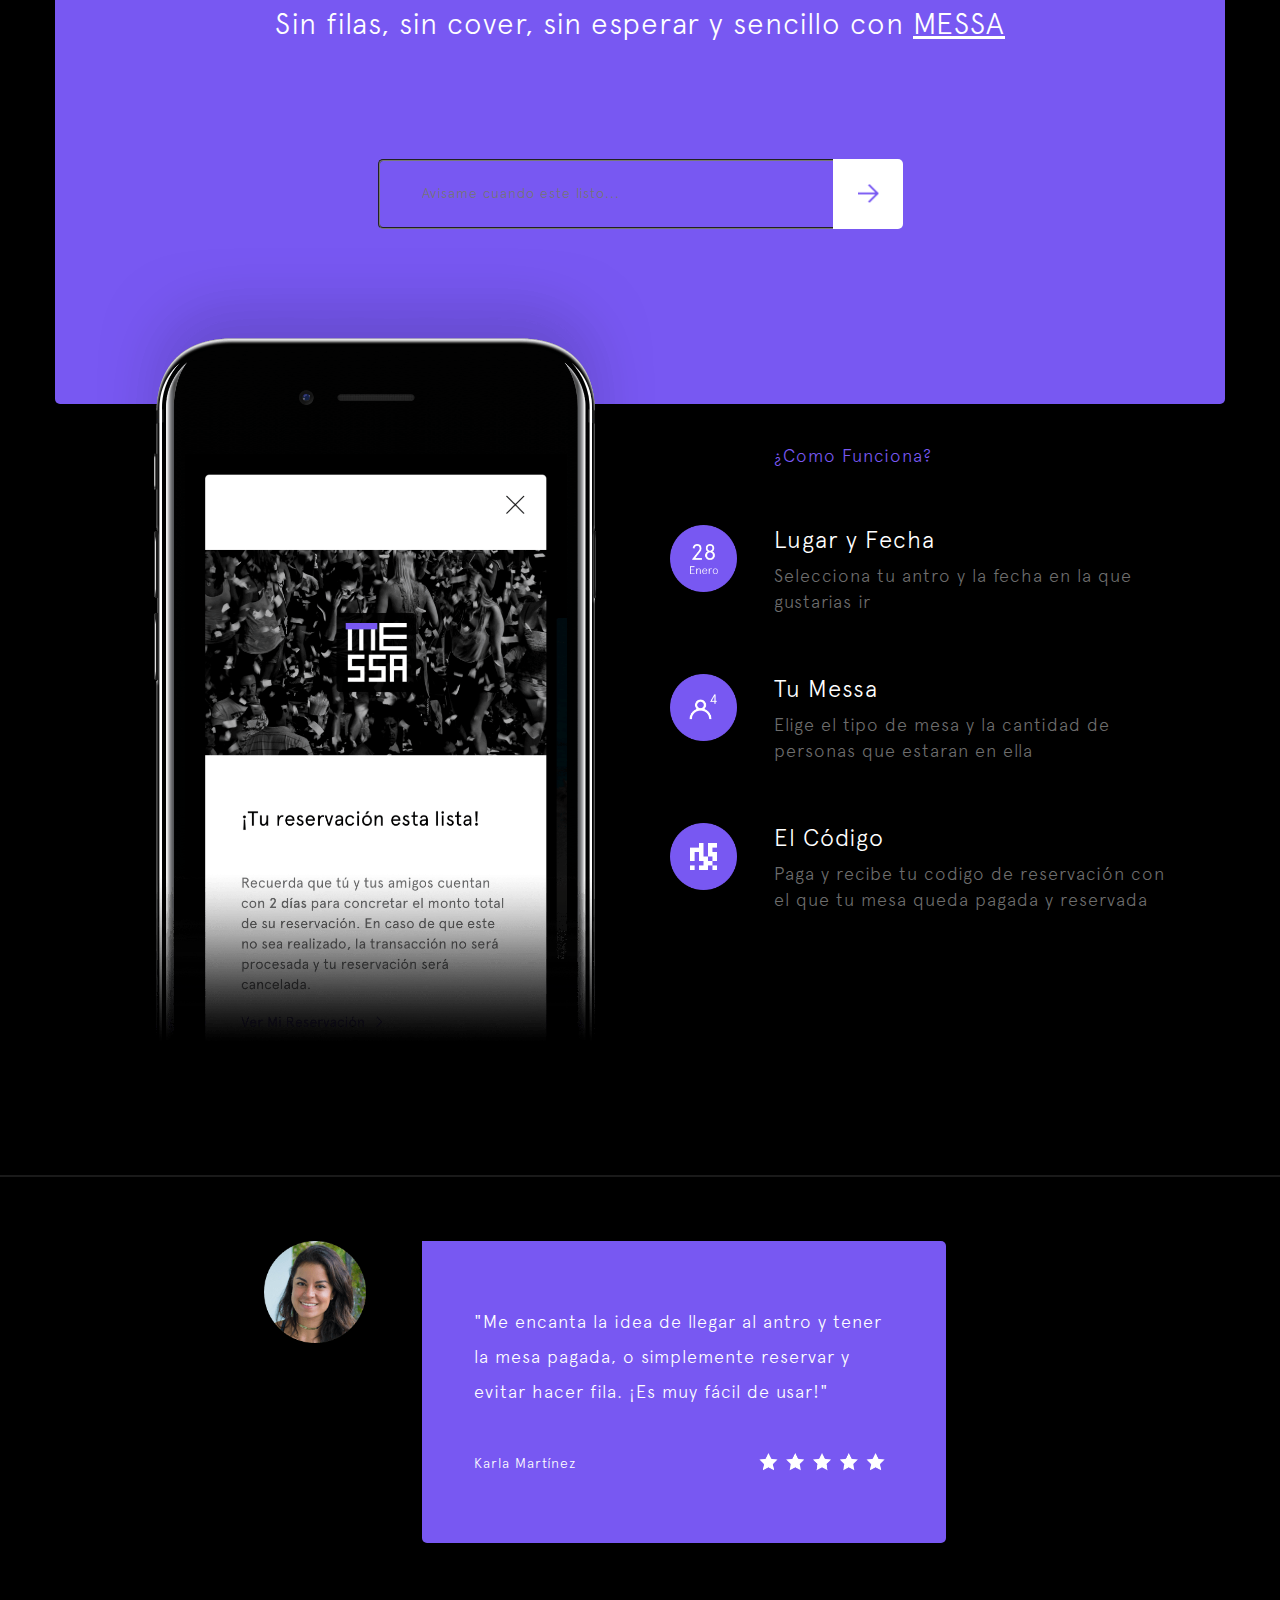
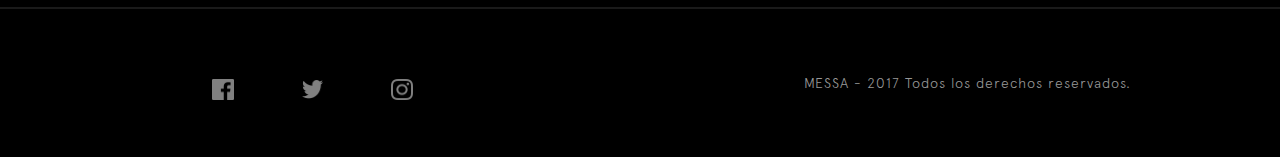
==== commit b4096d83: "Copy changes" ====
--- a/public/index.html
+++ b/public/index.html
@@ -55,7 +55,7 @@
       <!-- Mailchimp -->
       <div class="row mailing-list" id="mailChimp">  
         <div class="preorder text-center" id="mailing">
-          <form action="//messa.us13.list-manage.com/subscribe/post?u=e7555ff2e536d61d16f7cb38a&amp;id=0000535fd1" method="post" id="mc-embedded-subscribe-form" name="mc-embedded-subscribe-form" class="validate" target="_blank" novalidate>
+          <form action="//mimessa.us15.list-manage.com/subscribe/post?u=690d1ff6c80b3ac1bef241ed0&amp;id=70ca9304ca" method="post" id="mc-embedded-subscribe-form" name="mc-embedded-subscribe-form" class="validate" target="_blank" novalidate>
             <div id="mc_embed_signup_scroll">
               <div>
                 <label for="usr-EMAIL">
@@ -65,11 +65,12 @@
               </div>
               <div class="row user-input">
                 <div class="col-md-9 col-sm-8 col-xs-10 user-subscription">
-                  <input class="mail-input" type="email" value="" name="EMAIL" class="email" id="usr-EMAIL" placeholder="Avisame cuando este listo..." required>
+                  <input type="email" value="" name="EMAIL" class="email mail-input" id="usr-EMAIL" placeholder="Avisame cuando este listo..." required>
                   <!-- real people should not fill this in and expect good things - do not remove this or risk form bot signups-->
+                  <div style="position: absolute; left: -5000px;" aria-hidden="true"><input type="text" name="b_690d1ff6c80b3ac1bef241ed0_70ca9304ca" tabindex="-1" value=""></div>
                 </div>
                 <div class="col-md-3 col-sm-4 col-xs-2 arrow-btn">
-                  <input class="myButton"></div>
+                  <input type="submit" value="" name="subscribe" id="mc-embedded-subscribe" class="myButton"></div>
                 </div>
               </div>
             </div>
@@ -114,7 +115,7 @@
             </div>
             <div class="col-md-10">
               <h3>El Código</h3>
-              <p>Paga y revibe tu codigo de reservación con el que tu mesa queda pagada y reservada</p>
+              <p>Paga y recibe tu codigo de reservación con el que tu mesa queda pagada y reservada</p>
             </div>
           </div>
         </div>
@@ -132,12 +133,9 @@
           <img class="img-responsive maggie" src="images/user1.png" alt="user">
         </div>
         <div class="col-md-8 testimonial-text text-left">
-          <h4>"Makes the idea of going out much easier. I
-          like the fact that you can create your own
-          budget with different headings. Easy to
-          use"<br>
+          <h4>"Me encanta la idea de llegar al antro y tener la mesa pagada, o simplemente reservar y evitar hacer fila. ¡Es muy fácil de usar!"<br>
           <br>
-          <span>Maggie Lloyd</span></h4>
+          <span>Karla Martínez</span></h4>
           <img class="img-responsive stars" src="images/rating.png" alt="stars">
         </div>
       </div>
@@ -152,7 +150,7 @@
       <div class="colophon">
         <div class="row">
           <div class="col-sm-6 col-xs-12 text-center social-links">
-            <a href="https://www.facebook.com/" target="_blank"><img src="images/fb.png" alt=""></a>
+            <a href="https://www.facebook.com/MessaApp" target="_blank"><img src="images/fb.png" alt=""></a>
             <a href="http://twitter.com/" target="_blank"><img src="images/tw.png" alt=""></a>
             <a href="http://instagram.com/" target="_blank"><img src="images/im.png" alt=""></a>
           </div>
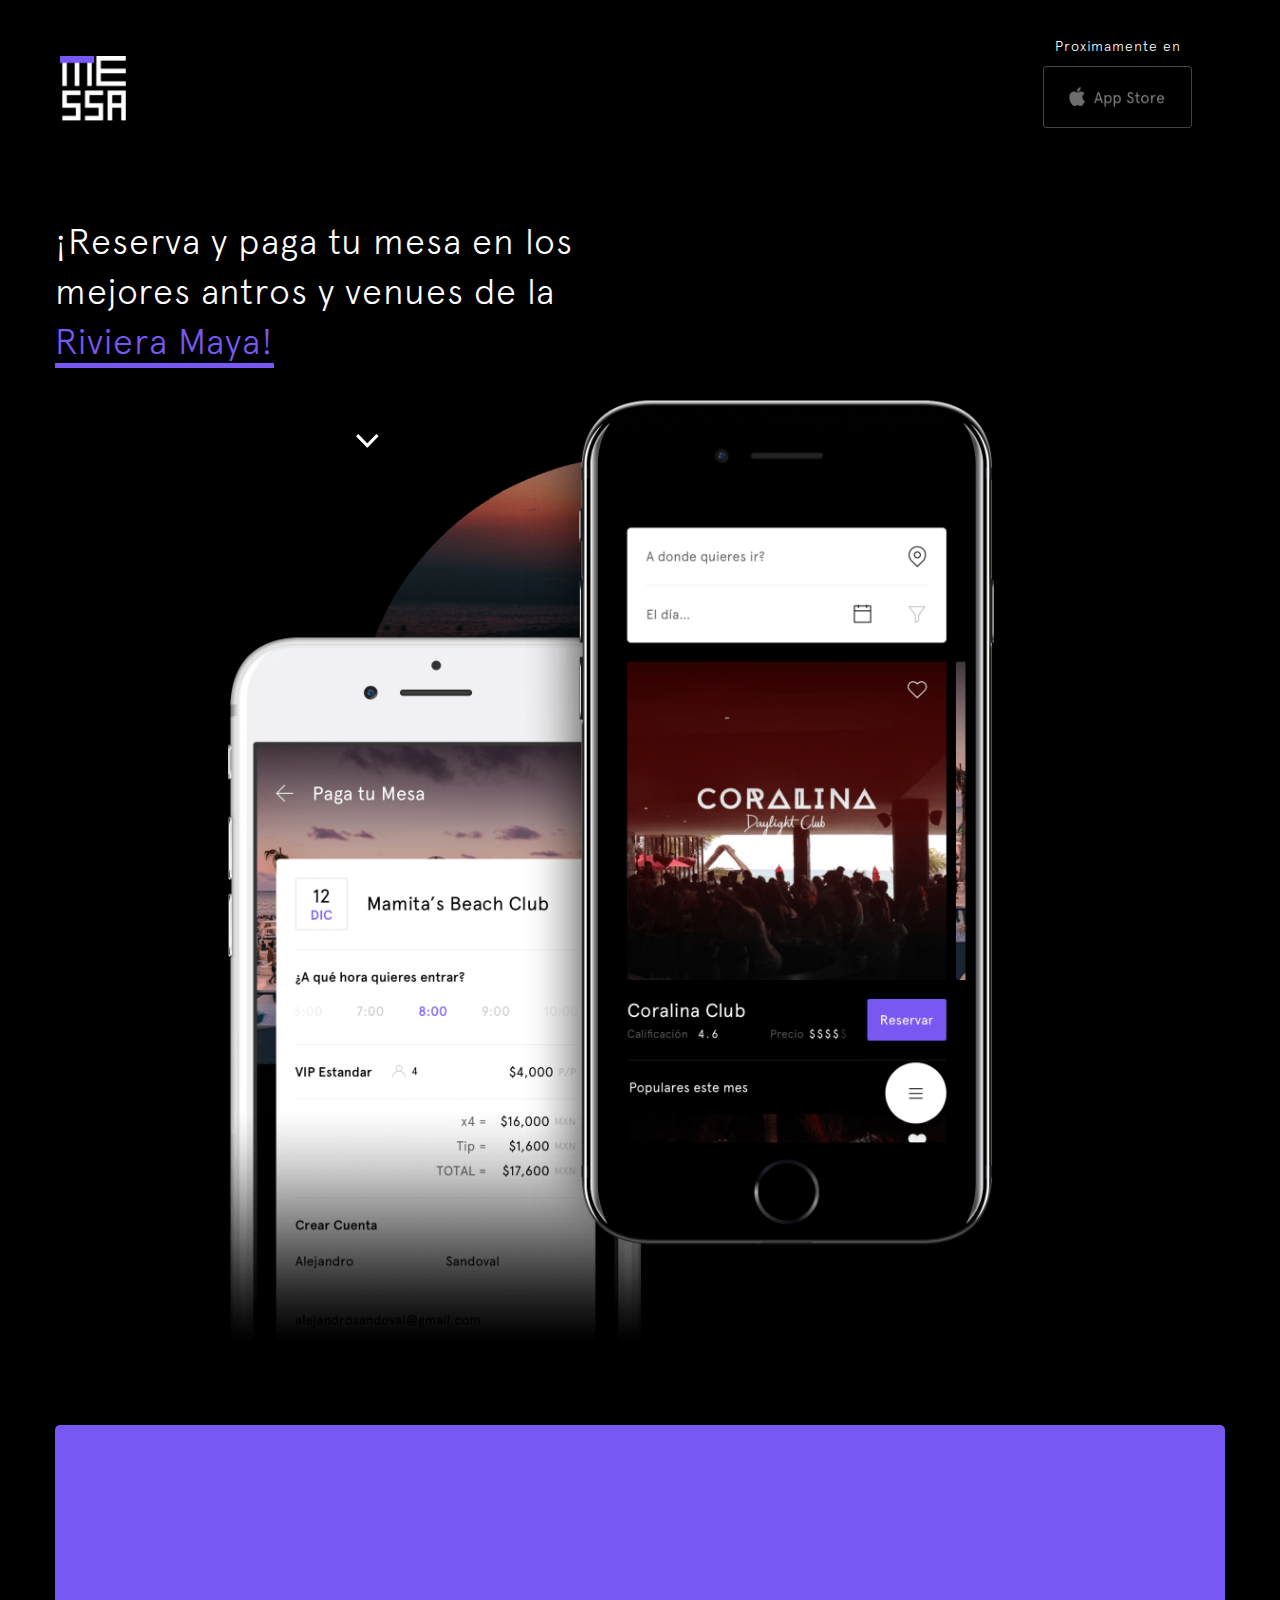
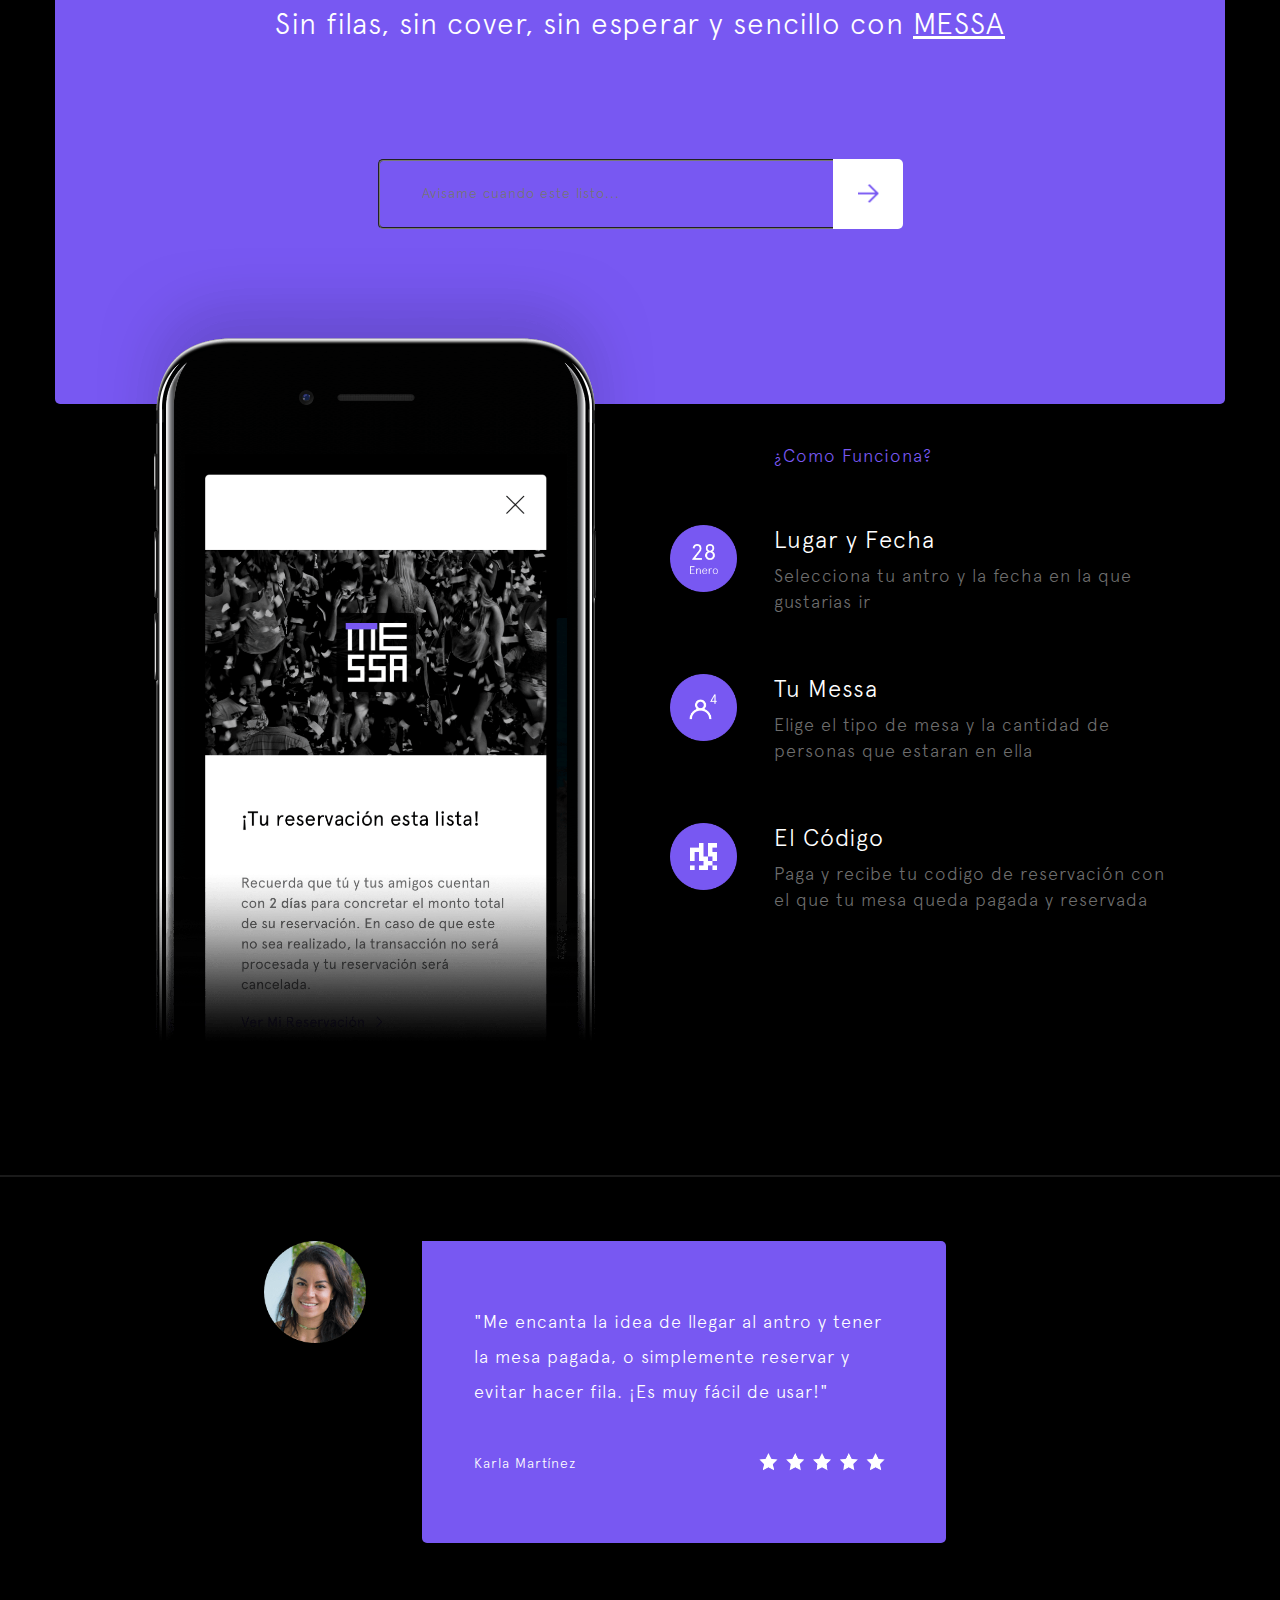
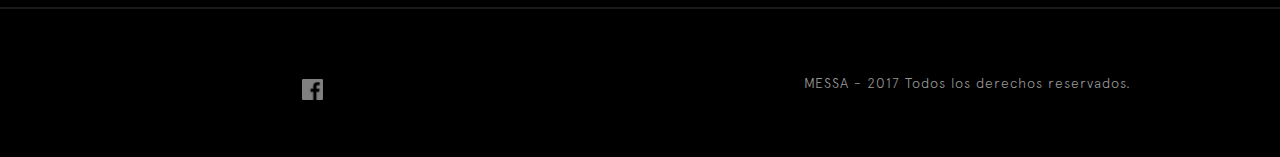
==== commit b76a1efd: "Adds Google Analytics code" ====
--- a/public/index.html
+++ b/public/index.html
@@ -16,13 +16,12 @@
   <script src="js/messa.js"></script>
    <!-- GA --> 
   <script>
-    // (function(i,s,o,g,r,a,m){i['GoogleAnalyticsObject']=r;i[r]=i[r]||function(){
-    // (i[r].q=i[r].q||[]).push(arguments)},i[r].l=1*new Date();a=s.createElement(o),
-    // m=s.getElementsByTagName(o)[0];a.async=1;a.src=g;m.parentNode.insertBefore(a,m)
-    // })(window,document,'script','https://www.google-analytics.com/analytics.js','ga');
-
-    // ga('create', 'UA-89984190-1', 'auto');
-    // ga('send', 'pageview');
+    (function(i,s,o,g,r,a,m){i['GoogleAnalyticsObject']=r;i[r]=i[r]||function(){
+    (i[r].q=i[r].q||[]).push(arguments)},i[r].l=1*new Date();a=s.createElement(o),
+    m=s.getElementsByTagName(o)[0];a.async=1;a.src=g;m.parentNode.insertBefore(a,m)
+    })(window,document,'script','https://www.google-analytics.com/analytics.js','ga');
+    ga('create', 'UA-19089894-1', 'auto');
+    ga('send', 'pageview');
   </script>
   </head>
   <body>
@@ -151,8 +150,8 @@
         <div class="row">
           <div class="col-sm-6 col-xs-12 text-center social-links">
             <a href="https://www.facebook.com/MessaApp" target="_blank"><img src="images/fb.png" alt=""></a>
-            <a href="http://twitter.com/" target="_blank"><img src="images/tw.png" alt=""></a>
-            <a href="http://instagram.com/" target="_blank"><img src="images/im.png" alt=""></a>
+            <a style="display:none" href="http://twitter.com/" target="_blank"><img src="images/tw.png" alt=""></a>
+            <a style="display:none" href="http://instagram.com/" target="_blank"><img src="images/im.png" alt=""></a>
           </div>
           <div class="col-sm-6 text-center copyright">MESSA - 2017 Todos los derechos reservados.</div>
         </div>
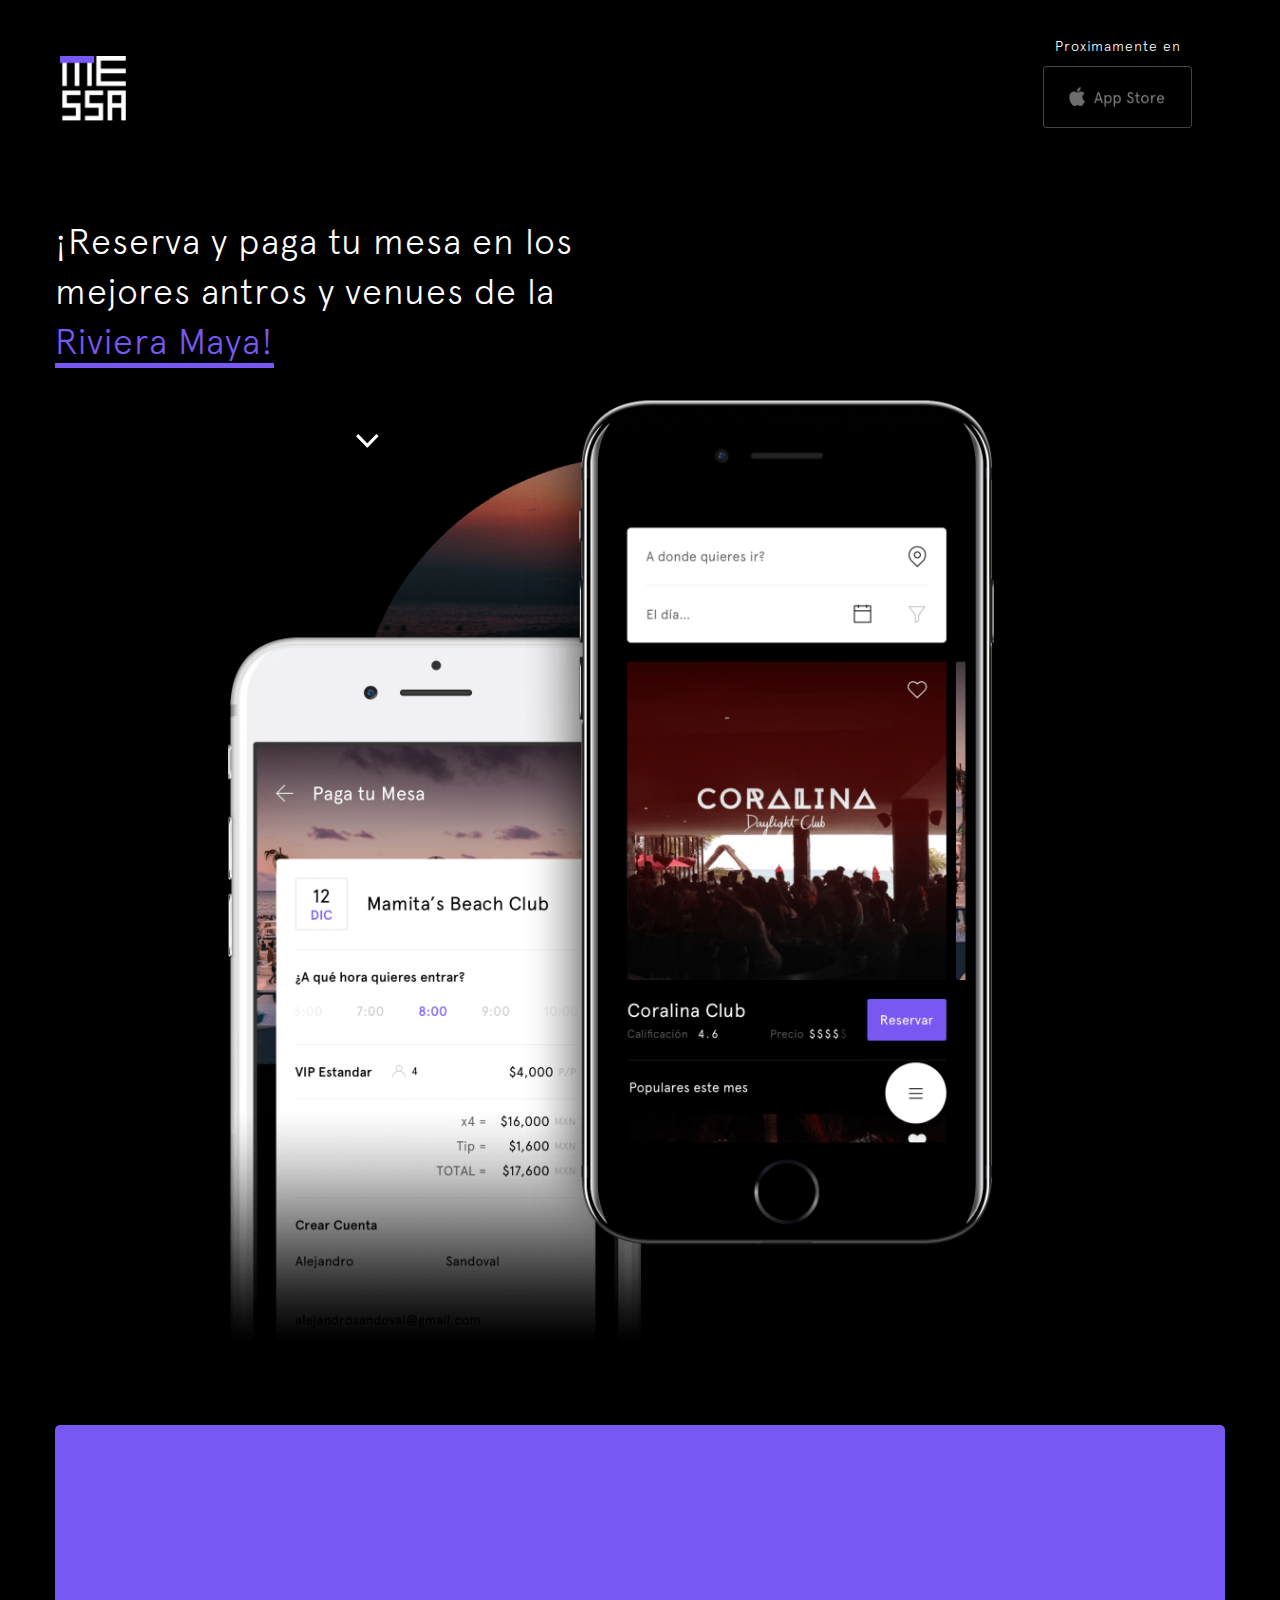
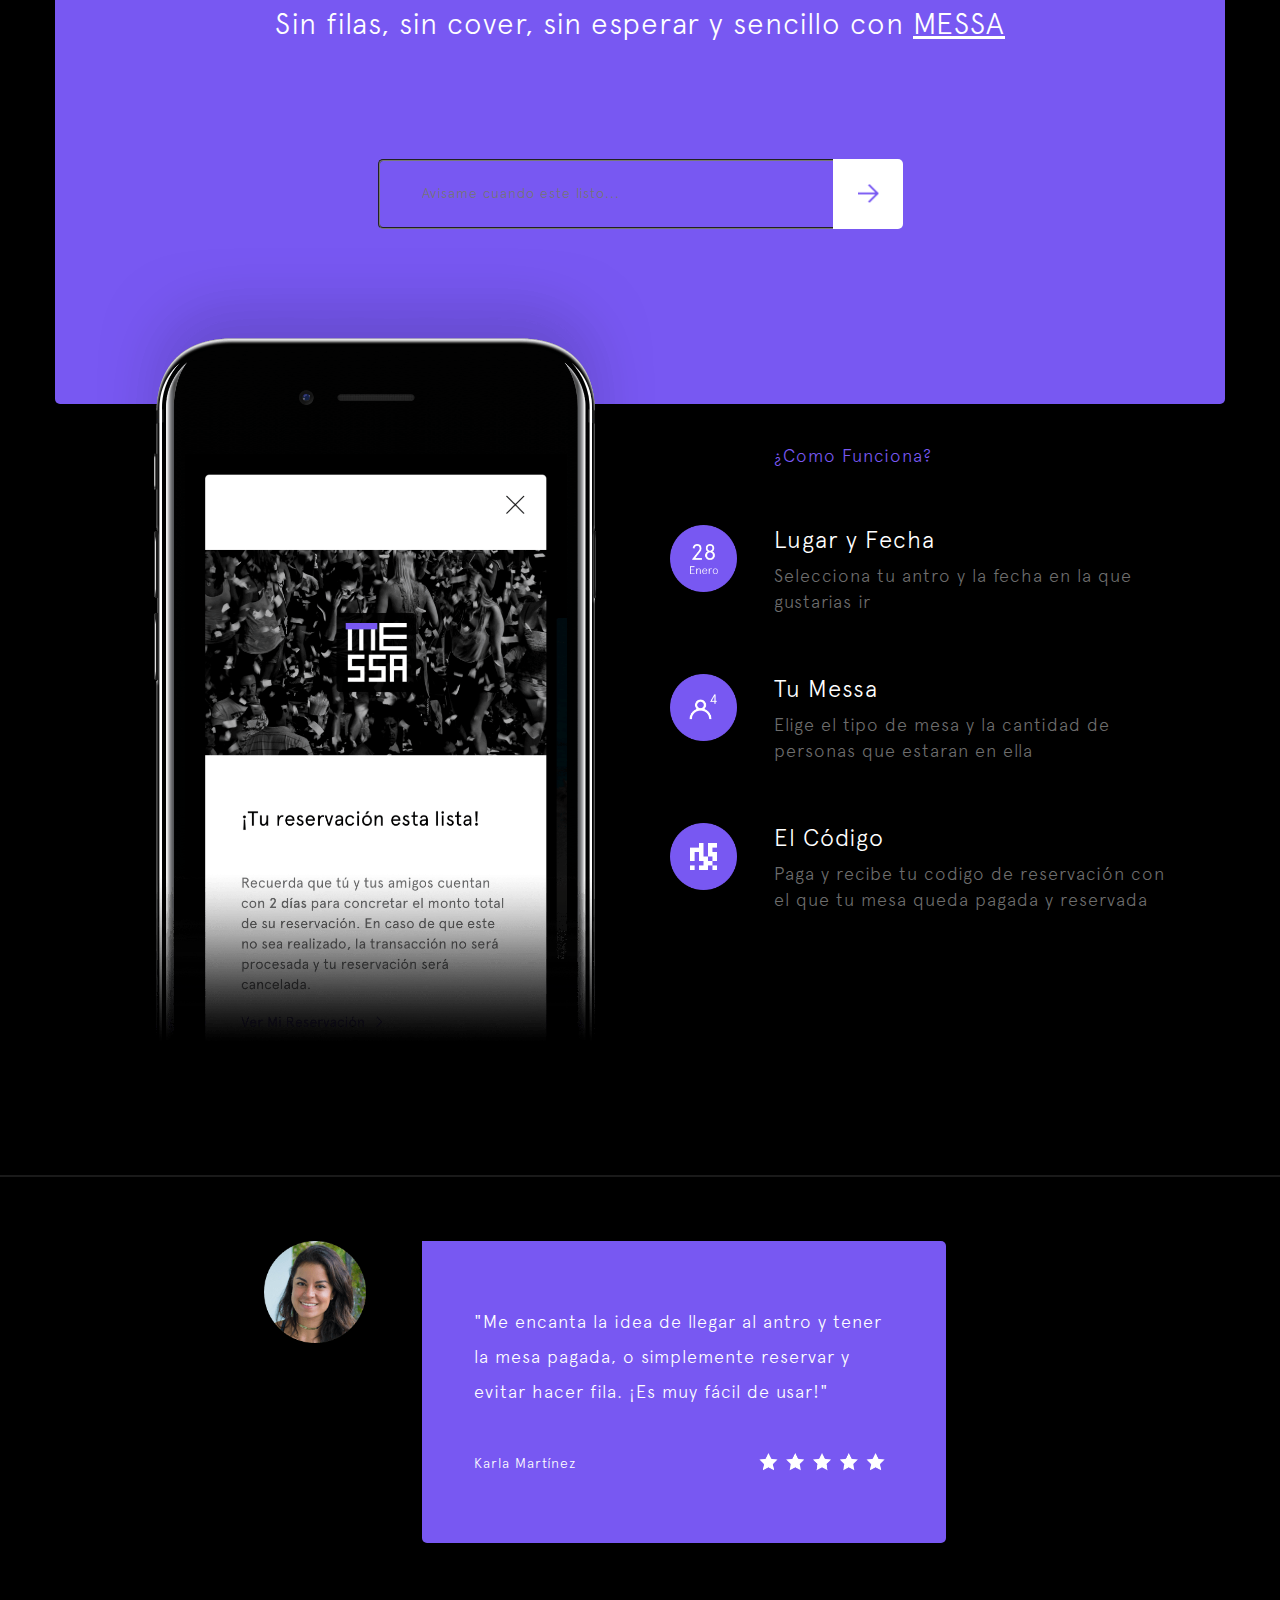
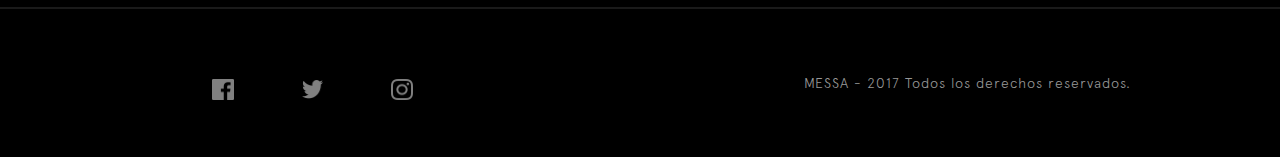
==== commit df2395e9: "Adds social links url" ====
--- a/public/index.html
+++ b/public/index.html
@@ -5,7 +5,7 @@
   <meta http-equiv="X-UA-Compatible" content="IE=edge">
   <meta name="viewport" content="width=device-width, initial-scale=1">
   <title>Messa</title>
-  <meta name="description" content="Reservay paga tu mesa en los mejores antros y venues.">
+  <meta name="description" content="Reserva y paga tu mesa en los mejores antros y venues.">
   <link rel="shortcut icon" type="image/png" href="images/fav.png"/>
   <link rel="stylesheet" href="css/bootstrap.css">
   <link rel="stylesheet" href="css/normalize.css">
@@ -150,8 +150,8 @@
         <div class="row">
           <div class="col-sm-6 col-xs-12 text-center social-links">
             <a href="https://www.facebook.com/MessaApp" target="_blank"><img src="images/fb.png" alt=""></a>
-            <a style="display:none" href="http://twitter.com/" target="_blank"><img src="images/tw.png" alt=""></a>
-            <a style="display:none" href="http://instagram.com/" target="_blank"><img src="images/im.png" alt=""></a>
+            <a href="https://twitter.com/Messa_Mx" target="_blank"><img src="images/tw.png" alt=""></a>
+            <a href="https://www.instagram.com/messamx/" target="_blank"><img src="images/im.png" alt=""></a>
           </div>
           <div class="col-sm-6 text-center copyright">MESSA - 2017 Todos los derechos reservados.</div>
         </div>
